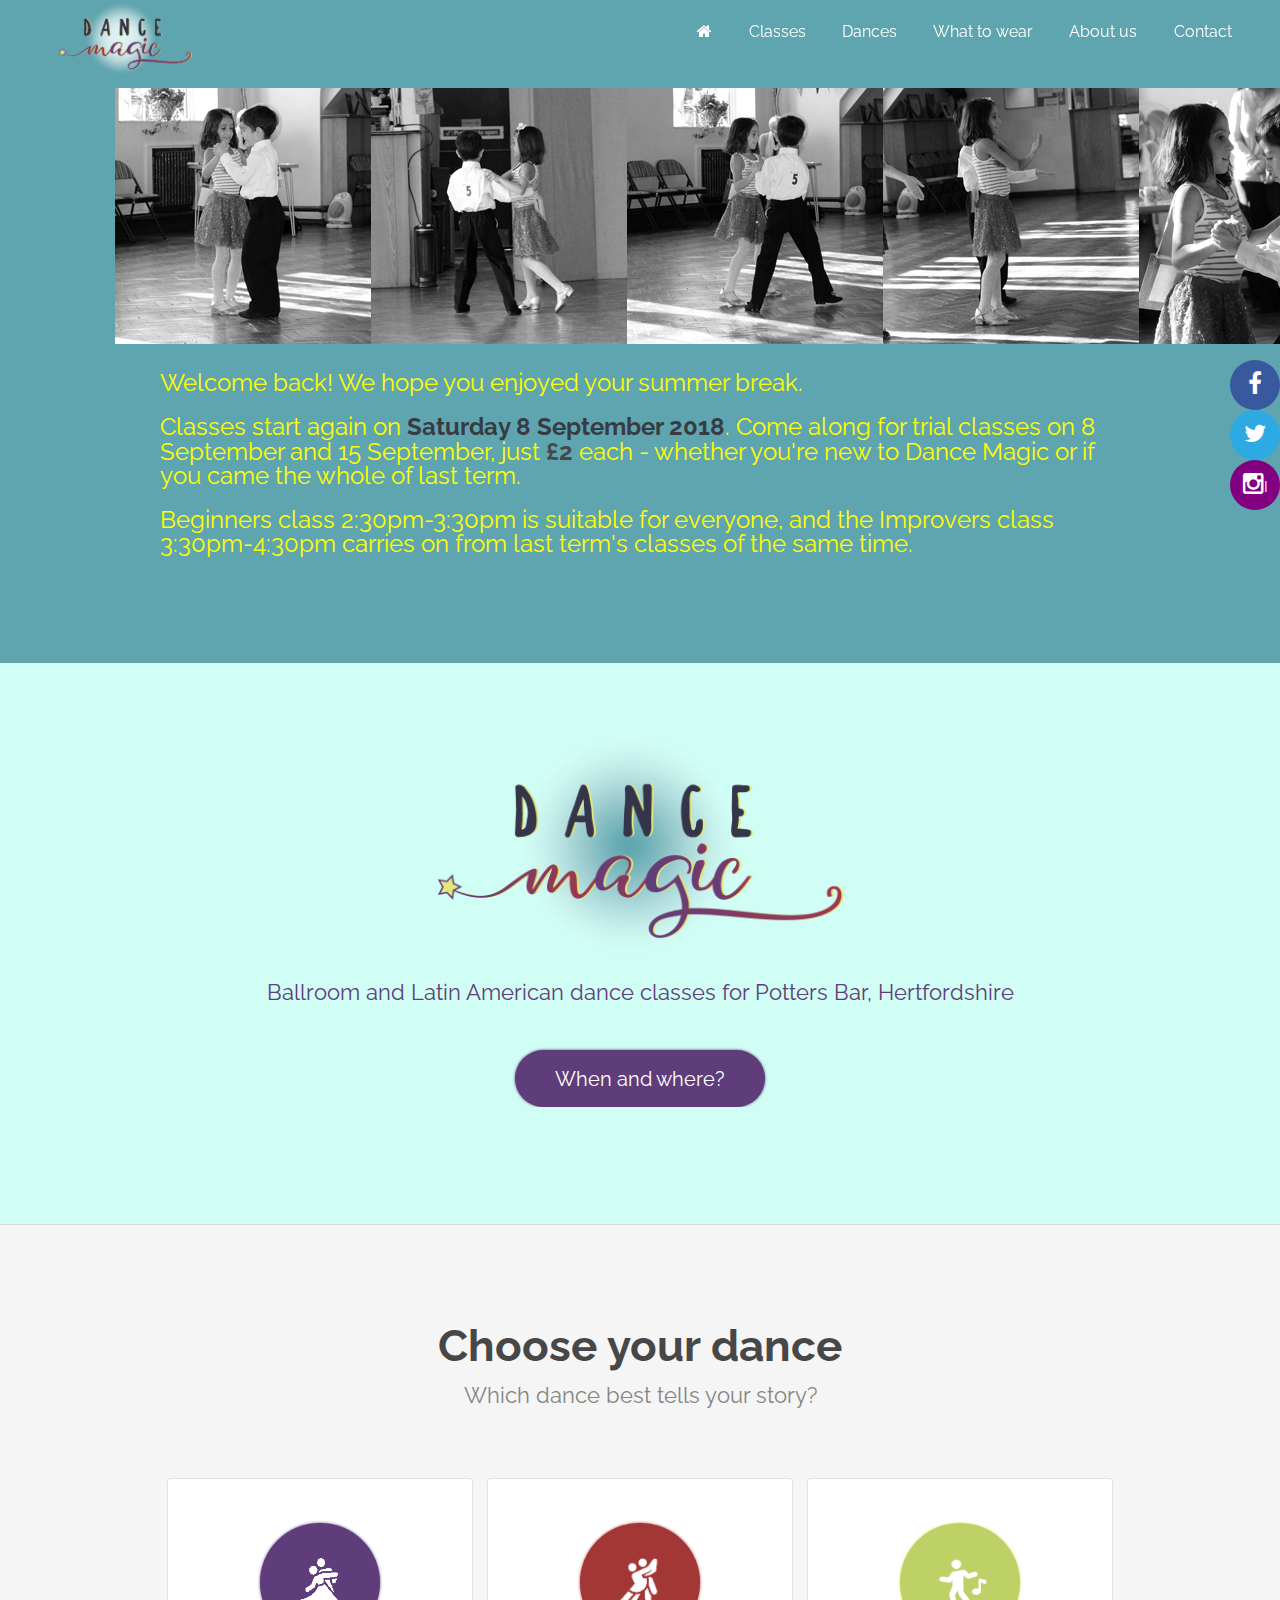
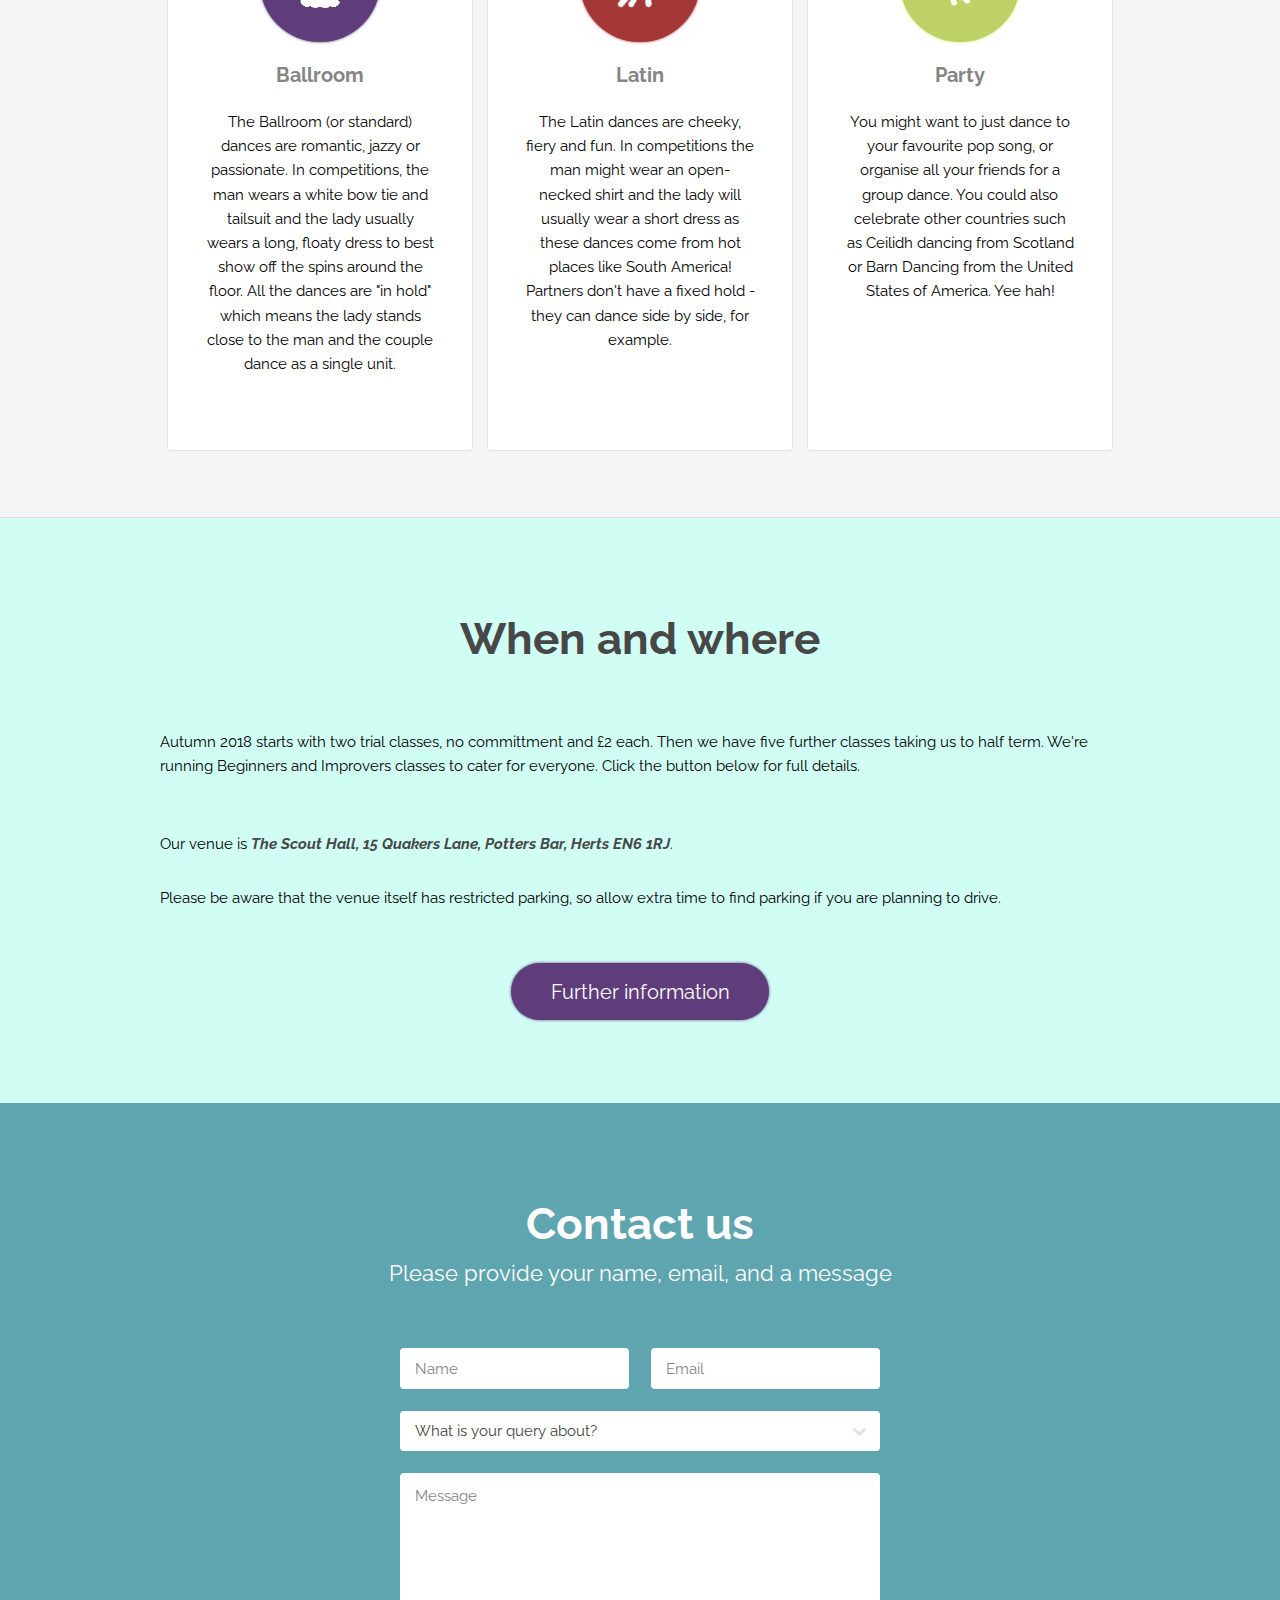
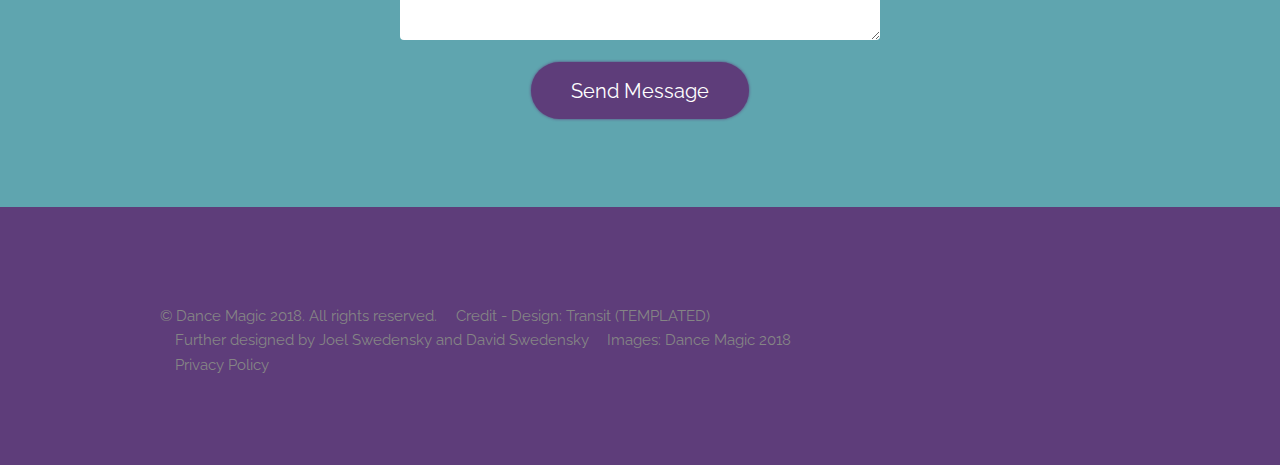
==== index.html @ dda0ab6e "Added Autumn Term 2018 information" ====
<!DOCTYPE html>
<!--
	Transit by TEMPLATED
	templated.co @templatedco
	Released for free under the Creative Commons Attribution 3.0 license (templated.co/license)
-->
<html lang="en">
	<head>
		<!-- Global site tag (gtag.js) - Google Analytics -->
		<script async src="https://www.googletagmanager.com/gtag/js?id=UA-118243768-1"></script>
		<script>
			window.dataLayer = window.dataLayer || [];
			function gtag(){dataLayer.push(arguments);}
			gtag('js', new Date());

			gtag('config', 'UA-118243768-1');
		</script>
		<meta charset="UTF-8">
		<title>Dance Magic</title>
		<meta http-equiv="content-type" content="text/html; charset=utf-8" />
		<meta name="description" content="Dance Magic is a weekly Saturday dance class in Potters Bar teaching Ballroom and Latin dancing."/>
		<meta name="keywords" content="" />
		<meta name="viewport" content="initial-scale=1, width=device-width"/>
		<!--[if lte IE 8]><script src="js/html5shiv.js"></script><![endif]-->
		<script src="js/jquery.min.js"></script>
		<script src="js/skel.min.js"></script>
		<script src="js/skel-layers.min.js"></script>
		<script src="js/init.js"></script>
		<script src="js/social-links.js"></script>
		<script src="js/helpers.js"></script>
		<script src="js/aws-sdk.min.js"></script>
		<script src="js/form.js"></script>
		<link rel="stylesheet" href="css/social-links.css"/>
		<link rel="stylesheet" href="css/glow-buttons.css"/>
		<link rel="icon" href="icons/favicon.png">


		<noscript>
			<link rel="stylesheet" href="css/skel.css" />
			<link rel="stylesheet" href="css/style.css" />
			<link rel="stylesheet" href="css/style-xlarge.css" />
		</noscript>


	</head>
	<body class="landing">

		<!-- Header -->
			<header id="header">
				<h1><a href="index.html"><img src="images/logo.png" alt="Dance Magic" class="toplogo"></img></a></h1>
				<nav id="nav">
					<ul>
						<li><a href="index.html" class="fa fa-home"></a></li>
						<li><a href="classes.html">Classes</a></li>
						<li class="has-dropdown"><a name="dances">Dances</a>
							<ul class="dropdown">
								<li><a href="ballroom.html">Ballroom</a></li>
								<li><a href="latin.html">Latin</a></li>
								<li><a href="party.html">Party</a></li>
							</ul>
						</li>
						<li><a href="what_to_wear.html">What to wear</a></li>
						<li><a href="about.html">About us</a></li>
						<li><a href="contact.html">Contact</a></li>
					</ul>
				</nav>
			</header>

		<!-- Banner -->
			<section id="news" class="wrapper style3">
				<div class="container">
					<div id="marquee">
						<!--img src="images/joel1.jpg" />
						<img src="images/joel-ani-QS1.jpg" />
						<img src="images/joel-ani-QS3.jpg" />
						<img src="images/joel-ani-CC2.jpg" />
						<img src="images/joel-ani-QS2.jpg" /-->
						<img src="images/slider-102.jpg" />
						<img src="images/slider-149.jpg" />
						<img src="images/slider-105.jpg" />
						<img src="images/slider-189.jpg" />
						<img src="images/slider-133.jpg" />
						<img src="images/slider-193.jpg" />
						<img src="images/slider-109.jpg" />
						<img src="images/joel1.jpg" />
						<img src="images/slider-111.jpg" />
						<img src="images/slider-191.jpg" />
						<img src="images/slider-122.jpg" />
						<!--img src="images/slider-114.jpg" /-->
						<img src="images/slider-117.jpg" />
						<img src="images/slider-124.jpg" />
						<img src="images/slider-137.jpg" />
						<img src="images/slider-179.jpg" />
						<img src="images/slider-198.jpg" />
					</div>
					<style>
						#marquee {
							margin-left: 0;
							overflow: hidden;
							white-space: nowrap;
							display: table;
							opacity: 0;
						}
					</style>
					<script>
						window.addEventListener('load', function () {
							function go() {
								if (menabled) {
									i = i < width ? i + step : 1;
									m.style.marginLeft = -i + 'px';
								}
							}
							var i = 0,
							step = 3,
							menabled = true;
							var m = document.getElementById('marquee');
							if(window.getComputedStyle(m).display == 'none')
								return;
							m.style.opacity = 1;
							var t = m.innerHTML; //text
							m.style.position = 'absolute'; // http://stackoverflow.com/questions/2057682/determine-pixel-length-of-string-in-javascript-jquery/2057789#2057789
							var width = (m.clientWidth + 1);
							m.style.position = '';
							m.innerHTML = t + t;
							m.addEventListener('mouseenter', function () {
								step = 0;
							}, true);
							m.addEventListener('mouseleave', function () {
								step = 3;
							}, true);
							m.addEventListener('click', function () {
								menabled = !menabled;
							}, true);
							var x = setInterval(go, 50);
						}, true);
					</script>

					<!--header class="major">
						<h2>News</h2>
					</header-->
					<div class="yellowtext" style="font-size: x-large">
						<p style="margin:20px 0">Welcome back! We hope you enjoyed your summer break.</p>
						<p style="margin:20px 0">Classes start again on <b><a href="classes.html">Saturday 8 September 2018</a></b>. Come along for trial classes on 8 September and 15 September, just <b>£2</b> each - whether you're new to Dance Magic or if you came the whole of last term.</p>
						<p>Beginners class 2:30pm-3:30pm is suitable for everyone, and the Improvers class 3:30pm-4:30pm carries on from last term's classes of the same time.</p>
					</div>
				</div>
			</section>

			<section id="banner" class="bannerColorBackground colorLightBlue">
				<div class="container" style="overflow:hidden;width:100%">
	
					<img src="images/Dance-Magic-logo-for-web.png" class="banner-logo" />
					<p>Ballroom and Latin American dance classes for Potters Bar, Hertfordshire</p>
					<div class="flex-container center-me" style="max-width:600px;justify-content: space-between;">
						<!--div class="flex-full">
							<a href="#news" class="button big purpleGlowButton">News</a>
						</div-->
						<div class="flex-full">
							<a href="classes.html" class="button big purpleGlowButton">When and where?</a>
						</div>
					</div>

				</div>
			</section>

		<!-- Dances -->
			<section id="one" class="wrapper style1 special">
				<div class="container">
					<header class="major">
						<h2 class="">Choose your dance</h2>
						<p class="">Which dance best tells your story?</p>
					</header>

					<div class="flex-container">
						<div class="flex-full">
							<section class="box full-height" id="ballroom-box">
								<a href="ballroom.html">
									<span class="purpleGlowButton icon big rounded colorPurple">
										<img id="ballroom-icon" src="icons/ballroom-icon-small.png" width="40px" height="50px" style="margin-top:-5px;vertical-align:middle;"></img>
									</span>
									<h3>Ballroom</h3>
								</a>
								<p>The Ballroom (or standard) dances are romantic, jazzy or passionate. In competitions, the man wears a white bow tie and tailsuit and the lady usually wears a long, floaty dress to best show off the spins around the floor. All the dances are "in hold" which means the lady stands close to the man and the couple dance as a single unit.</p>
							</section>
						</div>
						<div class="flex-full">
							<section class="box full-height" id="latin-box">
								<a href="latin.html">
									<span class="redGlowButton icon icons big rounded colorRed">
										<img id="latin-icon" src="icons/latin-icon-120px.gif" width="58px" height="58px" style="margin-top:-5px;vertical-align:middle;"></img>
									</span>
									<h3 class="">Latin</h3>
								</a>
								<p>The Latin dances are cheeky, fiery and fun. In competitions the man might wear an open-necked shirt and the lady will usually wear a short dress as these dances come from hot places like South America! Partners don't have a fixed hold - they can dance side by side, for example.</p>
							</section>
						</div>
						<div class="flex-full">
							<section class="box full-height" id="party-box">
								<a href="party.html">
									<span class="yellowGlowButton icon big rounded colorYellow">
										<img id="party-icon" src="icons/party-icon-120px.gif" width="55px" height="50px" style="margin-top:-5px;margin-left:5px;vertical-align:middle;"></img>
									</span>
									<h3 class="">Party</h3>
								</a>
								<p>You might want to just dance to your favourite pop song, or organise all your friends for a group dance. You could also celebrate other countries such as Ceilidh dancing from Scotland or Barn Dancing from the United States of America. Yee hah!</p>
							</section>
						</div>
					</div>
				</div>
			</section>

		<!-- Two -->
			<section class="wrapper style2 colorLightBlue">
				<a name="classes"></a>
				<div class="container">
					<header class="major">
						<h2>When and where</h2>
					</header>
					<div class="">
						<p>Autumn 2018 starts with two trial classes, no committment and £2 each. Then we have five further classes taking us to half term. We're running Beginners and Improvers classes to cater for everyone. Click the button below for full details.</p>
						<br/>
						<p>Our venue is <i><strong>The Scout Hall, 15 Quakers Lane, Potters Bar, Herts EN6 1RJ</strong></i>.</p>
						<p>Please be aware that the venue itself has restricted parking, so allow extra time to find parking if you are planning to drive.</p>
						<br/>
						<center><a href="classes.html" class="button big center-me purpleGlowButton">Further information</a></center>
						<br/>
					</div>
				</div>
			</section>

		<!-- Three -->
			<section id="three" class="wrapper style3 special">
				<div class="container">
					<header class="major">
						<h2>Contact us</h2>
						<p>Please provide your name, email, and a message</p>
					</header>
				</div>
				<div class="container 50%">
					<form method="POST" action="https://formspree.io/info@dance-magic.co.uk">
						<div class="row uniform">
							<div class="6u 12u$(small)">
								<input name="name" id="name" value="" placeholder="Name" type="text">
							</div>
							<div class="6u$ 12u$(small)">
								<input name="email" id="email" value="" placeholder="Email" type="email">
							</div>
							<div class="12u$">
								<div class="select-wrapper">
									<select id="category" name="category">
										<option selected disabled hidden>What is your query about?</option>
										<option>I'd like to sign my child up!</option>
										<option>Classes for adults please!</option>
										<option>Shoe purchase request (please include size)</option>
										<option>Other...</option>
									</select>
								</div>
							</div>
							<div class="12u$">
								<textarea name="message" id="message" placeholder="Message" rows="6"></textarea>
							</div>
							<div class="12u$">
								<ul class="actions">
									<li><input value="Send Message" class="button big purpleGlowButton" type="submit"></li>
								</ul>
							</div>
						</div>
						<input type="hidden" name="_next" value="#">
					</form>
				</div>
			</section>

		<!-- Footer -->
			<footer id="footer">
				<div class="container">
					<div class="row">
						<div class="8u 12u$(medium)">
							<ul class="copyright">
								<li>&copy; Dance Magic 2018. All rights reserved.</li>
								<li>Credit - Design: <a href="http://templated.co">Transit (TEMPLATED)</a></li>
								<li>Further designed by Joel Swedensky and David Swedensky</li>
								<li>Images: Dance Magic 2018</li>
								<li><a href="privacy.html">Privacy Policy</a></li>
							</ul>
						</div>
						<div class="not-xxlarge only-medium 4u$ 12u$(medium)">
							<ul class="icons">
								<li>
									<a class="icon rounded fa-facebook" href="https://fb.me/DanceMagicUK"></a>
								</li>
								<li>
									<a class="icon rounded fa-twitter" href="https://twitter.com/DanceMagicUK"></a>
								</li>
								<li>
									<a class="icon rounded fa-instagram" href="https://www.instagram.com/dancemagicuk/"></a>
								</li>
							</ul>
						</div>
					</div>
				</div>
			</footer>

		<!--Social links-->
			<ul class="social not-small not-xsmall not-medium">
				<li class="whole">
				<a  href="https://fb.me/DanceMagicUK">
					<div class="fbook bar"><span>Facebook</span></div>
					<div class="fbook icon"><span class="icon rounded fa-facebook"></span></div>
				</a>
				</li>
				<li class="whole second">
				<a href="https://twitter.com/DanceMagicUK">
					<div class="twitter bar"><span>Twitter</span></div>
					<div class="twitter icon"><span class="icon rounded fa-twitter"></span></div>
				</a>
				</li>
				<li class="whole third">
				<a href="https://www.instagram.com/dancemagicuk/">
					<div class="insta bar"><span>Instagram</span></div>
					<div class="insta icon"><span class="icon rounded fa-instagram">I</span></div>
				</a>
				</li>
			</ul>

	</body>
</html>
---- css/social-links.css ----
.social .icon {
  height: 50px;
  width: 50px;
  position: relative;
  z-index: 999;
}

.social .icon::before {
  font-size: 24px;
}

.social .fbook.bar {
  color: white;
  background: #3B5998;
}

.social .twitter.bar {
  color: white;
  background: #00ACED;
}

.social .insta.bar {
  background: purple;
  color: orange;
}

.social .icon span {
  position: absolute;
  left: 50%;
  top: 50%;
  transform: translate(-50%, -50%);
}


/*************/
.social .whole * {
  display: inline-block;
}


.social .bar {
  height: 50px;
  width: 200px;
  position: relative;
  z-index: 100;
}

.social .bar span {
  position: absolute;
  left: 50%;
  top: 50%;
  transform: translate(-50%, -50%);
}

.social li {
  top: 40%;
}

.social .second {
  top: calc(50px + 40%);
}

.social .third {
  top: calc(100px + 40%);
}

ul.social {
  list-style: none;
  margin: 0;
}

.social li {
  position: fixed;
  right: 0px;
}
---- css/glow-buttons.css ----
@-webkit-keyframes purpleGlowTo {
  0% {
    box-shadow: 0px 0px 3px #5E3D7A;
    background-color: #5E3D7A;
  }
  100% {
    box-shadow: 0px 0px 40px #9883AA;
    background-color: #9883AA;
  }
}
@-webkit-keyframes purpleGlowFrom {
  0% {
    box-shadow: 0px 0px 40px #9883AA;
    background-color: #9883AA;
  }
  100% {
    box-shadow: 0px 0px 3px #5E3D7A;
    background-color: #5E3D7A;
  }
}
.purpleGlowButton {
  background-color: #5E3D7A;
  box-shadow: 0px 0px 3px #5E3D7A;
  cursor: pointer;
  color: white !important;
  -webkit-animation-name: purpleGlowFrom;
  -webkit-animation-duration: 1500ms;
}

.purpleGlowButton:hover {
  background-color: #9883AA !important;
  -webkit-animation-name: purpleGlowTo;
  -webkit-animation-duration: 1500ms;
  box-shadow: 0px 0px 40px #9883AA;
}

@-webkit-keyframes redGlowTo {
  0% {
    box-shadow: 0px 0px 3px #A23736;
    background-color: #A23736;
  }
  100% {
    box-shadow: 0px 0px 40px #DDB6BB;
    background-color: #DDB6BB;
  }
}
@-webkit-keyframes redGlowFrom {
  0% {
    box-shadow: 0px 0px 40px #DDB6BB;
    background-color: #DDB6BB;
  }
  100% {
    box-shadow: 0px 0px 3px #A23736;
    background-color: #A23736;
  }
}
.redGlowButton {
  background-color: #A23736;
  box-shadow: 0px 0px 3px #A23736;
  cursor: pointer;
  color: white !important;
  -webkit-animation-name: redGlowFrom;
  -webkit-animation-duration: 1500ms;
}

.redGlowButton:hover {
  background-color: #DDB6BB !important;
  -webkit-animation-name: redGlowTo;
  -webkit-animation-duration: 1500ms;
  box-shadow: 0px 0px 40px #DDB6BB;
}

@-webkit-keyframes yellowGlowTo {
  0% {
    box-shadow: 0px 0px 3px #CEE857;
    background-color: #CEE857;
  }
  100% {
    box-shadow: 0px 0px 40px #F1FFB7;
    background-color: #F1FFB7;
  }
}
@-webkit-keyframes yellowGlowFrom {
  0% {
    box-shadow: 0px 0px 40px #F1FFB7;
    background-color: #F1FFB7;
  }
  100% {
    box-shadow: 0px 0px 3px #CEE857;
    background-color: #CEE857;
  }
}
.icon.rounded.big.yellowGlowButton {
  background-color: #CEE857;
  box-shadow: 0px 0px 3px #CEE857;
  cursor: pointer;
  color: white !important;
  -webkit-animation-name: yellowGlowFrom;
  -webkit-animation-duration: 1500ms;
}

.icon.rounded.big.yellowGlowButton:hover {
  background-color: #F1FFB7 !important;
  -webkit-animation-name: yellowGlowTo;
  -webkit-animation-duration: 1500ms;
  box-shadow: 0px 0px 40px #F1FFB7;
}

@-webkit-keyframes blueGlowTo {
  0% {
    box-shadow: 0px 0px 3px #5FA5AF;
    background-color: #5FA5AF;
  }
  100% {
    box-shadow: 0px 0px 40px #C4DEE1;
    background-color: #C4DEE1;
  }
}
@-webkit-keyframes blueGlowFrom {
  0% {
    box-shadow: 0px 0px 40px #C4DEE1;
    background-color: #C4DEE1;
  }
  100% {
    box-shadow: 0px 0px 3px #5FA5AF;
    background-color: #5FA5AF;
  }
}
.icon.rounded.big.blueGlowButton {
  background-color: #5FA5AF;
  box-shadow: 0px 0px 3px #5FA5AF;
  cursor: pointer;
  color: white !important;
  -webkit-animation-name: blueGlowFrom;
  -webkit-animation-duration: 1500ms;
}

.icon.rounded.big.blueGlowButton:hover {
  background-color: #C4DEE1 !important;
  -webkit-animation-name: blueGlowTo;
  -webkit-animation-duration: 1500ms;
  box-shadow: 0px 0px 40px #C4DEE1;
}

@-webkit-keyframes greenGlowTo {
  0% {
    box-shadow: 0px 0px 3px #4EAA8B;
    background-color: #4EAA8B;
  }
  100% {
    box-shadow: 0px 0px 40px #A2D9C6;
    background-color: #A2D9C6;
  }
}
@-webkit-keyframes greenGlowFrom {
  0% {
    box-shadow: 0px 0px 40px #A2D9C6;
    background-color: #A2D9C6;
  }
  100% {
    box-shadow: 0px 0px 3px #4EAA8B;
    background-color: #4EAA8B;
  }
}
.icon.rounded.big.greenGlowButton {
  background-color: #4EAA8B;
  box-shadow: 0px 0px 3px #4EAA8B;
  cursor: pointer;
  color: white !important;
  -webkit-animation-name: greenGlowFrom;
  -webkit-animation-duration: 1500ms;
}

.icon.rounded.big.greenGlowButton:hover {
  background-color: #A2D9C6 !important;
  -webkit-animation-name: greenGlowTo;
  -webkit-animation-duration: 1500ms;
  box-shadow: 0px 0px 40px #A2D9C6;
}
---- css/skel.css ----
/* Resets (http://meyerweb.com/eric/tools/css/reset/ | v2.0 | 20110126 | License: none (public domain)) */

	html,body,div,span,applet,object,iframe,h1,h2,h3,h4,h5,h6,p,blockquote,pre,a,abbr,acronym,address,big,cite,code,del,dfn,em,img,ins,kbd,q,s,samp,small,strike,strong,sub,sup,tt,var,b,u,i,center,dl,dt,dd,ol,ul,li,fieldset,form,label,legend,table,caption,tbody,tfoot,thead,tr,th,td,article,aside,canvas,details,embed,figure,figcaption,footer,header,hgroup,menu,nav,output,ruby,section,summary,time,mark,audio,video{margin:0;padding:0;border:0;font-size:100%;font:inherit;vertical-align:baseline;}article,aside,details,figcaption,figure,footer,header,hgroup,menu,nav,section{display:block;}body{line-height:1;}ol,ul{list-style:none;}blockquote,q{quotes:none;}blockquote:before,blockquote:after,q:before,q:after{content:'';content:none;}table{border-collapse:collapse;border-spacing:0;}body{-webkit-text-size-adjust:none}

/* Box Model */

	*, *:before, *:after {
		-moz-box-sizing: border-box;
		-webkit-box-sizing: border-box;
		box-sizing: border-box;
	}

/* Container */

	.container {
		margin-left: auto;
		margin-right: auto;

		/* width: (containers) */
		width: 1200px;
	}

	/* Modifiers */

		/* 125% */
			.container.\31 25\25 {
				width: 100%;

				/* max-width: (containers * 1.25) */
				max-width: 1500px;

				/* min-width: (containers) */
				min-width: 1200px;
			}

		/* 75% */
			.container.\37 5\25 {

				/* width: (containers * 0.75) */
				width: 900px;

			}

		/* 50% */
			.container.\35 0\25 {

				/* width: (containers * 0.50) */
				width: 600px;

			}

		/* 25% */
			.container.\32 5\25 {

				/* width: (containers * 0.25) */
				width: 300px;

			}

/* Grid */

	.row {
		border-bottom: solid 1px transparent;
	}

	.row > * {
		float: left;
	}

	.row:after, .row:before {
		content: '';
		display: block;
		clear: both;
		height: 0;
	}

	.row.uniform > * > :first-child {
		margin-top: 0;
	}

	.row.uniform > * > :last-child {
		margin-bottom: 0;
	}

	/* Gutters */

		/* Normal */

			.row > * {
				/* padding: (gutters.horizontal) 0 0 (gutters.vertical) */
				padding: 0 0 0 2em;
			}

			.row {
				/* margin: -(gutters.horizontal) 0 -1px -(gutters.vertical) */
				margin: 0 0 -1px -2em;
			}

			.row.uniform > * {
				/* padding: (gutters.vertical) 0 0 (gutters.vertical) */
				padding: 2em 0 0 2em;
			}

			.row.uniform {
				/* margin: -(gutters.vertical) 0 -1px -(gutters.vertical) */
				margin: -2em 0 -1px -2em;
			}

		/* 200% */

			.row.\32 00\25 > * {
				/* padding: (gutters.horizontal) 0 0 (gutters.vertical) */
				padding: 0 0 0 4em;
			}

			.row.\32 00\25 {
				/* margin: -(gutters.horizontal) 0 -1px -(gutters.vertical) */
				margin: 0 0 -1px -4em;
			}

			.row.uniform.\32 00\25 > * {
				/* padding: (gutters.vertical) 0 0 (gutters.vertical) */
				padding: 4em 0 0 4em;
			}

			.row.uniform.\32 00\25 {
				/* margin: -(gutters.vertical) 0 -1px -(gutters.vertical) */
				margin: -4em 0 -1px -4em;
			}

		/* 150% */

			.row.\31 50\25 > * {
				/* padding: (gutters.horizontal) 0 0 (gutters.vertical) */
				padding: 0 0 0 1.5em;
			}

			.row.\31 50\25 {
				/* margin: -(gutters.horizontal) 0 -1px -(gutters.vertical) */
				margin: 0 0 -1px -1.5em;
			}

			.row.uniform.\31 50\25 > * {
				/* padding: (gutters.vertical) 0 0 (gutters.vertical) */
				padding: 1.5em 0 0 1.5em;
			}

			.row.uniform.\31 50\25 {
				/* margin: -(gutters.vertical) 0 -1px -(gutters.vertical) */
				margin: -1.5em 0 -1px -1.5em;
			}

		/* 50% */

			.row.\35 0\25 > * {
				/* padding: (gutters.horizontal) 0 0 (gutters.vertical) */
				padding: 0 0 0 1em;
			}

			.row.\35 0\25 {
				/* margin: -(gutters.horizontal) 0 -1px -(gutters.vertical) */
				margin: 0 0 -1px -1em;
			}

			.row.uniform.\35 0\25 > * {
				/* padding: (gutters.vertical) 0 0 (gutters.vertical) */
				padding: 1em 0 0 1em;
			}

			.row.uniform.\35 0\25 {
				/* margin: -(gutters.vertical) 0 -1px -(gutters.vertical) */
				margin: -1em 0 -1px -1em;
			}

		/* 25% */

			.row.\32 5\25 > * {
				/* padding: (gutters.horizontal) 0 0 (gutters.vertical) */
				padding: 0 0 0 0.5em;
			}

			.row.\32 5\25 {
				/* margin: -(gutters.horizontal) 0 -1px -(gutters.vertical) */
				margin: 0 0 -1px -0.5em;
			}

			.row.uniform.\32 5\25 > * {
				/* padding: (gutters.vertical) 0 0 (gutters.vertical) */
				padding: 0.5em 0 0 0.5em;
			}

			.row.uniform.\32 5\25 {
				/* margin: -(gutters.vertical) 0 -1px -(gutters.vertical) */
				margin: -0.5em 0 -1px -0.5em;
			}

		/* 0% */

			.row.\30 \25 > * {
				padding: 0;
			}

			.row.\30 \25 {
				margin: 0 0 -1px 0;
			}

	/* Cells */

		.\31 2u, .\31 2u\24 { width: 100%; clear: none; margin-left: 0; }
		.\31 1u, .\31 1u\24 { width: 91.6666666667%; clear: none; margin-left: 0; }
		.\31 0u, .\31 0u\24 { width: 83.3333333333%; clear: none; margin-left: 0; }
		.\39 u, .\39 u\24 { width: 75%; clear: none; margin-left: 0; }
		.\38 u, .\38 u\24 { width: 66.6666666667%; clear: none; margin-left: 0; }
		.\37 u, .\37 u\24 { width: 58.3333333333%; clear: none; margin-left: 0; }
		.\36 u, .\36 u\24 { width: 50%; clear: none; margin-left: 0; }
		.\35 u, .\35 u\24 { width: 41.6666666667%; clear: none; margin-left: 0; }
		.\34 u, .\34 u\24 { width: 33.3333333333%; clear: none; margin-left: 0; }
		.\33 u, .\33 u\24 { width: 25%; clear: none; margin-left: 0; }
		.\32 u, .\32 u\24 { width: 16.6666666667%; clear: none; margin-left: 0; }
		.\31 u, .\31 u\24 { width: 8.3333333333%; clear: none; margin-left: 0; }

		.\31 2u\24 + *,
		.\31 1u\24 + *,
		.\31 0u\24 + *,
		.\39 u\24 + *,
		.\38 u\24 + *,
		.\37 u\24 + *,
		.\36 u\24 + *,
		.\35 u\24 + *,
		.\34 u\24 + *,
		.\33 u\24 + *,
		.\32 u\24 + *,
		.\31 u\24 + * {
			clear: left;
		}

		.\-11u { margin-left: 91.6666666667% }
		.\-10u { margin-left: 83.3333333333% }
		.\-9u { margin-left: 75% }
		.\-8u { margin-left: 66.6666666667% }
		.\-7u { margin-left: 58.3333333333% }
		.\-6u { margin-left: 50% }
		.\-5u { margin-left: 41.6666666667% }
		.\-4u { margin-left: 33.3333333333% }
		.\-3u { margin-left: 25% }
		.\-2u { margin-left: 16.6666666667% }
		.\-1u { margin-left: 8.3333333333% }
---- css/style.css ----
@charset "UTF-8";
@import url(font-awesome.min.css);
@import url(http://fonts.googleapis.com/css?family=Raleway:700,400);
@import url(http://fonts.googleapis.com/css?family=Tajawal);
/*
	Transit by TEMPLATED
	templated.co @templatedco
	Released for free under the Creative Commons Attribution 3.0 license (templated.co/license)
*/
/* Basic */
/* Added by Joel */
.colorLightBlue {
  background-color: #D0FEF5 !important;
}

.colorPurple {
  background-color: #5E3D7A !important;
}

.fontPurple {
  color: #5E3D7A !important;
}

.colorBlue {
  background-color: #5FA5AF !important;
}

.colorRed {
  background-color: #A23736 !important;
}

.fontRed {
  color: #A23736 !important;
}

.colorYellow {
  background-color: #BED166 !important;
}

.icon.rounded.colorLightBlue {
  background-color: #D0FEF5;
}

.icon.rounded.colorPurple {
  background-color: #5E3D7A;
}

.icon.roundedcolorBlue {
  background-color: #5FA5AF;
}

.icon.rounded.colorRed {
  background-color: #A23736;
}

.icon.rounded.colorYellow {
  background-color: #BED166;
}

#VW span {
  letter-spacing: 2px;
}

.font-tajawal {
  font-family: "Tajawal";
}

.no-decoration {
  text-decoration: none;
}

a.no-decoration:hover {
  text-decoration: none;
}

.fancy-box {
  width: 100%;
  max-width: 200px;
  background-color: white;
  margin: auto;
}

.center-me {
  display: block;
  margin-left: auto;
  margin-right: auto;
}

.topSpace30 {
  margin-top: 22px;
}

#map {
  height: 500px;
  width: 500px;
  margin-right: auto;
  margin-left: auto;
  margin-bottom: 20px;
}

.bgimage1 {
  background-image: url("../images/lights-background-1.jpg");
}

.bgimage2 {
  background-image: url("../images/lights-background-2.jpg");
}

.text-center {
  text-align: center;
}

.contains120 {
  min-width: calc(6em + 120px);
  text-align: center;
}

.gallery {
  width: 75%;
  height: 500px;
  margin: auto;
}
.dance-height {
	height: calc(3em + 3.75em * 2.5 + 5em * 1 + 2.5em);
}

.dance-box {
  text-align: center;
  font-weight: bold;
}

.dance {
  clear: both;
  padding: 40px 0 40px 0;
}

.dance div.contains {
  margin-bottom: 0;
  position: relative;
}

.dance div.return {
  position: absolute;
  right: 2.5em;
  bottom: 1.5em;
}

.top {
  width: 3em;
  height: 3em;
}

.restrict-width div, .dance div {
  max-width: 1200px;
  margin-left: auto;
  margin-right: auto;
}

.dance-desc {
  min-height: 170px;
}

.video-short {
  float: right;
  margin-left: 30px;
  height: 170px;
}

.bgcolor1 {
  background: #A2D9C6;
  color: black;
}

.bgcolor2 {
  background: #DDB6BB;
  color: black;
}

.bgcolor3 {
  background: #FFFFB7;
  color: black;
}

.bgcolor4 {
  background: #C4DEE1;
  color: black;
}

.bgcolor5 {
  background: #C4B8CE;
  color: black;
}

body {
  background: #fff;
}

body.is-loading *, body.is-loading *:before, body.is-loading *:after {
  -moz-animation: none;
  -webkit-animation: none;
  -o-animation: none;
  -ms-animation: none;
  animation: none;
  -moz-transition: none;
  -webkit-transition: none;
  -o-transition: none;
  -ms-transition: none;
  transition: none;
}

body, input, select, textarea {
  color: #444;
  font-family: "Raleway", Helvetica, sans-serif !important;
  font-size: 13pt;
  font-weight: 400;
  line-height: 1.65em;
}

a {
  color: #383b43;
  text-decoration: none;
}

a:active, a:hover {
  text-decoration: underline;
}

strong, b {
  color: #474747;
  font-weight: 700;
}

em, i {
  font-style: italic;
}

p {
  margin: 0 0 2em 0;
}

h1, h2, h3, h4, h5, h6 {
  color: #474747;
  font-weight: 700;
  line-height: 1em;
  margin: 0 0 1em 0;
}

h1 a, h2 a, h3 a, h4 a, h5 a, h6 a {
  color: inherit;
  text-decoration: none;
}

h2 {
  font-size: 1.75em;
  line-height: 1.5em;
}

h3 {
  font-size: 1.35em;
  line-height: 1.5em;
}

h4 {
  font-size: 1.1em;
  line-height: 1.5em;
}

h5 {
  font-size: 0.9em;
  line-height: 1.5em;
}

h6 {
  font-size: 0.7em;
  line-height: 1.5em;
}

sub {
  font-size: 0.8em;
  position: relative;
  top: 0.5em;
}

sup {
  font-size: 0.8em;
  position: relative;
  top: -0.5em;
}

hr {
  border: 0;
  border-bottom: solid 1px rgba(144, 144, 144, 0.25);
  margin: 2em 0;
}

hr.major {
  margin: 3em 0;
}

blockquote {
  border-left: solid 4px rgba(144, 144, 144, 0.25);
  font-style: italic;
  margin: 0 0 2em 0;
  padding: 0.5em 0 0.5em 2em;
}

code {
  background: rgba(144, 144, 144, 0.075);
  border-radius: 4px;
  border: solid 1px rgba(144, 144, 144, 0.25);
  font-family: "Courier New", monospace;
  font-size: 0.9em;
  margin: 0 0.25em;
  padding: 0.25em 0.65em;
}

pre {
  -webkit-overflow-scrolling: touch;
  font-family: "Courier New", monospace;
  font-size: 0.9em;
  margin: 0 0 2em 0;
}

pre code {
  display: block;
  line-height: 1.75em;
  padding: 1em 1.5em;
  overflow-x: auto;
}

.align-left {
  text-align: left;
}

.align-center {
  text-align: center;
}

.align-right {
  text-align: right;
}

/* Section/Article */
section.special, article.special {
  text-align: center;
}

header p {
  color: #858585;
  position: relative;
  margin: 0 0 1.5em 0;
}

header h2 + p {
  font-size: 1.25em;
  margin-top: -1em;
  line-height: 1.5em;
}

header h3 + p {
  font-size: 1.1em;
  margin-top: -0.8em;
  line-height: 1.5em;
}

header h4 + p,
header h5 + p,
header h6 + p {
  font-size: 0.9em;
  margin-top: -0.6em;
  line-height: 1.5em;
}

header.major {
  text-align: center;
  margin-bottom: 4em;
}

header.major h2 {
  font-size: 3em;
  margin-bottom: 0.5em;
}

header.major p {
  font-size: 1.5em;
}

/* Form */
form {
  margin: 0 0 2em 0;
}

label {
  color: #474747;
  display: block;
  font-size: 0.9em;
  font-weight: 700;
  margin: 0 0 1em 0;
}

input[type=text],
input[type=password],
input[type=email],
select,
textarea {
  -moz-appearance: none;
  -webkit-appearance: none;
  -o-appearance: none;
  -ms-appearance: none;
  appearance: none;
  background: rgba(144, 144, 144, 0.075);
  border-radius: 4px;
  border: none;
  color: inherit;
  display: block;
  outline: 0;
  padding: 0 1em;
  text-decoration: none;
  width: 100%;
}

input[type=text]:invalid,
input[type=password]:invalid,
input[type=email]:invalid,
select:invalid,
textarea:invalid {
  box-shadow: none;
}

input[type=text]:focus,
input[type=password]:focus,
input[type=email]:focus,
select:focus,
textarea:focus {
  border-color: #383b43;
  box-shadow: 0 0 0 1px #383b43;
}

.select-wrapper {
  text-decoration: none;
  display: block;
  position: relative;
}
.select-wrapper.inline-select {
  display: inline-block;
}

.select-wrapper:before {
  content: "";
  -moz-osx-font-smoothing: grayscale;
  -webkit-font-smoothing: antialiased;
  font-family: FontAwesome;
  font-style: normal;
  font-weight: normal;
  text-transform: none;
}

.select-wrapper:before {
  color: rgba(144, 144, 144, 0.25);
  display: block;
  height: 2.75em;
  line-height: 2.75em;
  pointer-events: none;
  position: absolute;
  right: 0;
  text-align: center;
  top: 0;
  width: 2.75em;
}

.select-wrapper select::-ms-expand {
  display: none;
}

input[type=text],
input[type=password],
input[type=email],
select {
  height: 2.75em;
}

textarea {
  padding: 0.75em 1em;
}

input[type=checkbox],
input[type=radio] {
  -moz-appearance: none;
  -webkit-appearance: none;
  -o-appearance: none;
  -ms-appearance: none;
  appearance: none;
  display: block;
  float: left;
  margin-right: -2em;
  opacity: 0;
  width: 1em;
  z-index: -1;
}

input[type=checkbox] + label,
input[type=radio] + label {
  text-decoration: none;
  color: #444;
  cursor: pointer;
  display: inline-block;
  font-size: 1em;
  font-weight: 400;
  padding-left: 2.4em;
  padding-right: 0.75em;
  position: relative;
}

input[type=checkbox] + label:before,
input[type=radio] + label:before {
  -moz-osx-font-smoothing: grayscale;
  -webkit-font-smoothing: antialiased;
  font-family: FontAwesome;
  font-style: normal;
  font-weight: normal;
  text-transform: none;
}

input[type=checkbox] + label:before,
input[type=radio] + label:before {
  background: rgba(144, 144, 144, 0.075);
  border-radius: 4px;
  border: solid 1px rgba(144, 144, 144, 0.25);
  content: "";
  display: inline-block;
  height: 1.65em;
  left: 0;
  line-height: 1.58125em;
  position: absolute;
  text-align: center;
  top: 0;
  width: 1.65em;
}

input[type=checkbox]:checked + label:before,
input[type=radio]:checked + label:before {
  background: #3cadd4;
  border-color: #3cadd4;
  color: #ffffff;
  content: "";
}

input[type=checkbox]:focus + label:before,
input[type=radio]:focus + label:before {
  border-color: #383b43;
  box-shadow: 0 0 0 1px #383b43;
}

input[type=checkbox] + label:before {
  border-radius: 4px;
}

input[type=radio] + label:before {
  border-radius: 100%;
}

::-webkit-input-placeholder {
  color: #858585;
  opacity: 1;
}

:-moz-placeholder {
  color: #858585;
  opacity: 1;
}

::-moz-placeholder {
  color: #858585;
  opacity: 1;
}

:-ms-input-placeholder {
  color: #858585;
  opacity: 1;
}

.formerize-placeholder {
  color: #858585;
  opacity: 1;
}

/* Box */
.box {
  border-radius: 4px;
  border: solid 1px rgba(144, 144, 144, 0.25);
  margin-bottom: 2em;
  padding: 1.5em;
}

.box > :last-child,
.box > :last-child > :last-child,
.box > :last-child > :last-child > :last-child {
  margin-bottom: 0;
}

.box.alt {
  border: 0;
  border-radius: 0;
  padding: 0;
}

.slightly-transparent {
  opacity: 0.8;
}

/* Icon */
.icon {
  text-decoration: none;
  border-bottom: none;
  position: relative;
}

.icon:before {
  -moz-osx-font-smoothing: grayscale;
  -webkit-font-smoothing: antialiased;
  font-family: FontAwesome;
  font-style: normal;
  font-weight: normal;
  text-transform: none;
}

.icon:active, .icon:hover {
  text-decoration: none;
}

.icon > .label {
  display: none;
}

.icon.rounded {
  border-radius: 100%;
  color: #ffffff;
  display: inline-block;
  height: 3.25em;
  line-height: 3.25em;
  text-align: center;
  width: 3.25em;
}

.icon.rounded.big {
  font-size: 2.5em;
  margin-bottom: 0.5em;
}

.icon.rounded.bold {
  font-weight: 700;
}

.icon.rounded.color1 {
  background-color: #3cadd4;
}

.icon.rounded.color2 {
  background-color: #3c61d4;
}

.icon.rounded.color3 {
  background-color: #633cd4;
}

.icon.rounded.color4 {
  background-color: #af3cd4;
}

.icon.rounded.color5 {
  background-color: #d43cad;
}

.icon.rounded.color6 {
  background-color: #d43c61;
}

.icon.rounded.color7 {
  background-color: #d4633c;
}

.icon.rounded.color8 {
  background-color: #d4af3c;
}

.icon.rounded.color9 {
  background-color: #add43c;
}

.icon.rounded.color10 {
  background-color: #61d43c;
}

.icon.rounded.fa-twitter {
  background-color: #2daae4;
}

.icon.rounded.fa-facebook {
  background-color: #39599f;
}

.icon.rounded.fa-instagram {
  background-color: purple;
}

.icon.rounded.fa-google-plus {
  background-color: #c91e1f;
}

.icon.rounded.fa-dribbble {
  background-color: #c4376b;
}

.icon.rounded.fa-tumblr, .icon.rounded.fa-linkedin {
  background-color: #31516a;
}

.icon.rounded.fa-rss {
  background-color: #f2600b;
}

/* Image */
.image {
  border-radius: 4px;
  border: 0;
  display: inline-block;
  position: relative;
}

.image img {
  border-radius: 4px;
  display: block;
}

.image.left {
  float: left;
  padding: 0 1.5em 1em 0;
  top: 0.25em;
}

.image.right {
  float: right;
  padding: 0 0 1em 1.5em;
  top: 0.25em;
}

.image.left, .image.right {
  max-width: 40%;
}

.image.left img, .image.right img {
  width: 100%;
}

.image.fit {
  display: block;
  margin: 0 0 2em 0;
  width: 100%;
}

.image.fit img {
  width: 100%;
}

/* List */
ol {
  list-style: decimal;
  margin: 0 0 2em 0;
  padding-left: 1.25em;
}

ol li {
  padding-left: 0.25em;
}

ul {
  list-style: disc;
  margin: 0 0 2em 0;
  padding-left: 1em;
}

ul li {
  padding-left: 0.5em;
}

ul.alt {
  list-style: none;
  padding-left: 0;
}

ul.alt li {
  border-top: solid 1px rgba(144, 144, 144, 0.25);
  padding: 0.5em 0;
}

ul.alt li:first-child {
  border-top: 0;
  padding-top: 0;
}

ul.unstyled {
  list-style: none;
  padding-left: 0;
}

ul.unstyled li {
  padding: 0.4em 0;
}

ul.icons {
  cursor: default;
  list-style: none;
  padding-left: 0;
}

ul.icons li {
  display: inline-block;
  padding: 0 1em 0 0;
}

ul.icons li:last-child {
  padding-right: 0;
}

ul.icons li .icon:before {
  font-size: 2em;
}

ul.actions {
  cursor: default;
  list-style: none;
  padding-left: 0;
}

ul.actions li {
  display: inline-block;
  padding: 0 1em 0 0;
  vertical-align: middle;
}

ul.actions li:last-child {
  padding-right: 0;
}

ul.actions.small li {
  padding: 0 0.5em 0 0;
}

ul.actions.vertical li {
  display: block;
  padding: 1em 0 0 0;
}

ul.actions.vertical li:first-child {
  padding-top: 0;
}

ul.actions.vertical li > * {
  margin-bottom: 0;
}

ul.actions.vertical.small li {
  padding: 0.5em 0 0 0;
}

ul.actions.vertical.small li:first-child {
  padding-top: 0;
}

ul.actions.fit {
  display: table;
  margin-left: -1em;
  padding: 0;
  table-layout: fixed;
  width: calc(100% + 1em);
}

ul.actions.fit li {
  display: table-cell;
  padding: 0 0 0 1em;
}

ul.actions.fit li > * {
  margin-bottom: 0;
}

ul.actions.fit.small {
  margin-left: -0.5em;
  width: calc(100% + 0.5em);
}

ul.actions.fit.small li {
  padding: 0 0 0 0.5em;
}

dl {
  margin: 0 0 2em 0;
}

/* Table */
.table-wrapper {
  -webkit-overflow-scrolling: touch;
  overflow-x: auto;
}

table {
  margin: 0 0 2em 0;
  width: 100%;
}

table tbody tr {
  border: solid 1px rgba(144, 144, 144, 0.25);
  border-left: 0;
  border-right: 0;
}

table tbody tr:nth-child(2n + 1) {
  background-color: rgba(144, 144, 144, 0.075);
}

table td {
  padding: 0.75em 0.75em;
}

table th {
  color: #474747;
  font-size: 0.9em;
  font-weight: 700;
  padding: 0 0.75em 0.75em 0.75em;
  text-align: left;
}

table thead {
  border-bottom: solid 2px rgba(144, 144, 144, 0.25);
}

table tfoot {
  border-top: solid 2px rgba(144, 144, 144, 0.25);
}

table.alt {
  border-collapse: separate;
}

table.alt tbody tr td {
  border: solid 1px rgba(144, 144, 144, 0.25);
  border-left-width: 0;
  border-top-width: 0;
}

table.alt tbody tr td:first-child {
  border-left-width: 1px;
}

table.alt tbody tr:first-child td {
  border-top-width: 1px;
}

table.alt thead {
  border-bottom: 0;
}

table.alt tfoot {
  border-top: 0;
}

/* Button */
input[type=submit],
input[type=reset],
input[type=button],
.button {
  -moz-appearance: none;
  -webkit-appearance: none;
  -o-appearance: none;
  -ms-appearance: none;
  appearance: none;
  -moz-transition: background-color 0.2s ease-in-out, color 0.2s ease-in-out;
  -webkit-transition: background-color 0.2s ease-in-out, color 0.2s ease-in-out;
  -o-transition: background-color 0.2s ease-in-out, color 0.2s ease-in-out;
  -ms-transition: background-color 0.2s ease-in-out, color 0.2s ease-in-out;
  transition: background-color 0.2s ease-in-out, color 0.2s ease-in-out;
  border-radius: 30px;
  border: 0;
  color: #ffffff;
  cursor: pointer;
  display: inline-block;
  font-weight: 400;
  height: 2.85em;
  line-height: 2.95em;
  padding: 0 2em;
  text-align: center;
  text-decoration: none;
  white-space: nowrap;
}

input[type=submit]:hover,
input[type=reset]:hover,
input[type=button]:hover,
.button:hover {
  background-color: #51b6d9;
  text-decoration: none;
}

input[type=submit]:active,
input[type=reset]:active,
input[type=button]:active,
.button:active {
  background-color: #2da2ca;
  text-decoration: none;
}

input[type=submit].icon,
input[type=reset].icon,
input[type=button].icon,
.button.icon {
  padding-left: 1.35em;
}

input[type=submit].icon:before,
input[type=reset].icon:before,
input[type=button].icon:before,
.button.icon:before {
  margin-right: 0.5em;
}

input[type=submit].fit,
input[type=reset].fit,
input[type=button].fit,
.button.fit {
  display: block;
  margin: 0 0 1em 0;
  width: 100%;
}

input[type=submit].small,
input[type=reset].small,
input[type=button].small,
.button.small {
  font-size: 0.8em;
}

input[type=submit].big,
input[type=reset].big,
input[type=button].big,
.button.big {
  font-size: 1.35em;
}

input[type=submit].alt,
input[type=reset].alt,
input[type=button].alt,
.button.alt {
  background-color: transparent;
  box-shadow: inset 0 0 0 2px rgba(144, 144, 144, 0.25);
  color: #474747;
}

input[type=submit].alt:hover,
input[type=reset].alt:hover,
input[type=button].alt:hover,
.button.alt:hover {
  background-color: rgba(144, 144, 144, 0.075);
}

input[type=submit].alt:active,
input[type=reset].alt:active,
input[type=button].alt:active,
.button.alt:active {
  background-color: rgba(144, 144, 144, 0.2);
}

input[type=submit].alt.icon:before,
input[type=reset].alt.icon:before,
input[type=button].alt.icon:before,
.button.alt.icon:before {
  color: #858585;
}

input[type=submit].special,
input[type=reset].special,
input[type=button].special,
.button.special {
  background-color: #383b43;
  color: #ffffff;
}

input[type=submit].special:hover,
input[type=reset].special:hover,
input[type=button].special:hover,
.button.special:hover {
  background-color: #444751;
}

input[type=submit].special:active,
input[type=reset].special:active,
input[type=button].special:active,
.button.special:active {
  background-color: #2c2f35;
}

input[type=submit].disabled, input[type=submit]:disabled,
input[type=reset].disabled,
input[type=reset]:disabled,
input[type=button].disabled,
input[type=button]:disabled,
.button.disabled,
.button:disabled {
  background-color: #444;
  box-shadow: inset 0 -0.15em 0 0 rgba(0, 0, 0, 0.15);
  color: #fff;
  cursor: default;
  opacity: 0.25;
}

/* Header */
#header {
	background-color: rgba(95, 165, 175, 0.5);
	color: #ffffff;
	left: 0;
	position: fixed;
	top: 0;
	cursor: default;
	font-size: 1.1em;
	height: 4em;
	line-height: 4em;
	width: 100%;
	z-index: 10000;
}

#header h1 {
  color: #ffffff;
  height: inherit;
  left: 3em;
  line-height: inherit;
  margin: 0;
  padding: 0;
  position: absolute;
}

#header h1 a {
  font-size: 1.25em;
}

#header .toplogo {
	height: calc(4em - 4px);
  padding-left: 0.5em;
  opacity: 1;
}

#header nav {
  height: inherit;
  line-height: inherit;
  position: absolute;
  right: 3em;
  vertical-align: middle;
  display: inline-block;
}

#header nav > ul {
  list-style: none;
  margin: 0;
  padding-left: 0;
}

#header nav > ul > li {
  border-radius: 4px;
  display: inline-block;
  margin-left: 2em;
  padding-left: 0;
}

#header nav > ul > li a {
  -moz-transition: color 0.2s ease-in-out;
  -webkit-transition: color 0.2s ease-in-out;
  -o-transition: color 0.2s ease-in-out;
  -ms-transition: color 0.2s ease-in-out;
  transition: color 0.2s ease-in-out;
  display: inline-block;
  text-decoration: none;
  color: white;
}

#header nav li a:active, #header nav > ul > li a:hover {
  color: #e7ff7c;
}

#header nav > ul > li:first-child {
  margin-left: 0;
}

#header nav > ul > li .button {
  background-color: #fff;
  color: #444;
  height: 2.25em;
  line-height: 2.25em;
  margin-bottom: 0;
  padding: 0 1em;
  position: relative;
  top: -0.075em;
  vertical-align: middle;
}

#header nav > ul > li.has-dropdown {
	position: relative;
}

#header nav ul.dropdown {
	display: none;
	position: absolute;
	list-style: none;
	background-color: rgba(95, 165, 175, 0.5);
	box-shadow: 0px 8px 16px 0px rgba(0,0,0,0.2);
	line-height: 2em;
	padding: 0.5em 1em 0.5em 1em;
	left: -1.5em;
}

#header nav ul.dropdown.show {
	display: block;
}

#header nav ul.dropdown.clickshow {
	display: block;
}

#header nav ul.dropdown li {
	padding-right: 0.5em;
}

#header .container {
  position: relative;
}

#header .container h1 {
  left: 0;
}

#header .container nav {
  right: 0;
}

/* Banner */
#banner {
  background-color: #d0fef5;
  color: #5e3d7a;
  padding: 4.4em 0em 8em;
  text-align: center;
}

#banner :last-child {
  margin-bottom: 0;
}

#banner h2 {
  color: #5e3d7a;
  font-size: 4em;
  line-height: 1.25em;
  margin: 0 0 0.5em 0;
  padding: 0;
}

#banner h3 {
  font-size: 2em;
  font-weight: 700;
  margin: 0 0 0.25em 0;
  color: #5e3d7a;
}

#banner img {
  margin: 0 0 0.75em 0;
}

#banner p {
  font-size: 1.5em;
  margin-bottom: 1.75em;
}

#banner .banner-logo {
  width: 32%;
}

/* Wrapper */
.wrapper {
  padding: 6em 0em 4em;
  /* Style 1 Wrapper */
  /* Style 2 Wrapper */
  /* Style 3 Wrapper */
}

.bg2 {
	background-image: url(../images/lights-background-2.jpg);
	background-repeat: no-repeat;
  background-position: center;
  background-attachment: fixed;
  background-size: cover;
}

.wrapper.style1 {
  background-color: #F5F5F5;
  background-image: url(../images/lights-background-1.jpg);
  background-repeat: no-repeat;
  background-position: center;
  background-attachment: fixed;
  background-size: cover;
  border-bottom: 1px solid rgba(144, 144, 144, 0.25);
  border-top: 1px solid rgba(144, 144, 144, 0.25);
}

.wrapper.style1 .box, .wrapper.style2 .box, .wrapper.style3 .box, .wrapper.bg2 .box, .dance .box {
  background-color: #fff !important;
  color: black !important;
  padding: 3em 2.5em;
}

.wrapper.style1 .box h2, .wrapper.style1 .box h3, .wrapper.style1 .box h4, .wrapper.style1 .box h5, .wrapper.style1 .box h6,
.wrapper.style2 .box h2, .wrapper.style3 .box h2, .wrapper.style3 .box p {
  color: #858585;
}

.wrapper.style2 .profiles {
  border-bottom: 1px solid rgba(144, 144, 144, 0.25);
  border-top: 1px solid rgba(144, 144, 144, 0.25);
  margin-bottom: 4em;
  padding-top: 4em;
}

.wrapper.style2 {
  background-color: #D0FEF5;
  color: black;
}

.wrapper.style2 .profile {
  margin-bottom: 2em;
  text-align: left;
}

.wrapper.style2 .profile img {
  border-radius: 50%;
  float: left;
  margin-bottom: 1em;
  margin-right: 1em;
}

.wrapper.style2 .profile h4 {
  margin-bottom: 0;
  margin-top: 1em;
}

.wrapper.style2 footer {
  margin-left: auto;
  margin-right: auto;
  width: 70%;
}

.wrapper.style2 footer p {
  margin-bottom: 3em;
}

.wrapper.style3 {
  background-color: #5fa5af;
  color: #ffffff;
}

.wrapper.style3 h2, .wrapper.style3 h3, .wrapper.style3 p {
  color: #ffffff;
}

.wrapper.style3 input[type=text],
.wrapper.style3 input[type=password],
.wrapper.style3 input[type=email],
.wrapper.style3 select,
.wrapper.style3 textarea {
  background-color: #fff;
  color: #444;
}

/* Footer */
#footer {
  background: #5E3D7A;
  padding: 6em 0em 4em;
}

#footer h2, #footer h3, #footer h4 {
  color: #ffffff;
}

#footer p, #footer a, #footer li {
  color: #cdced0;
}

#footer .links {
  border-bottom: 1px solid rgba(144, 144, 144, 0.25);
  margin-bottom: 4em;
  padding-bottom: 1em;
}

#footer .copyright {
  margin-top: 0.65em;
  padding: 0;
}

#footer .copyright li {
  color: #858585;
  display: inline-block;
  list-style: none;
  margin-left: 0.5em;
  padding-left: 0.5em;
}

#footer .copyright li:first-child {
  margin-left: 0;
  padding-left: 0;
}

#footer .copyright a {
  color: #858585;
}

#footer .icons {
  text-align: right;
}

#footer a.icon {
  color: #ffffff;
  font-size: 0.65em;
  height: 4em;
  line-height: 4em;
  width: 4em;
  cursor: pointer;
}

/* Grid Demo */
.grid-demo {
  display: block;
  margin: 0 0 2em 0;
}

.grid-demo span {
  background: #8d93a0;
  border-radius: 4px;
  color: rgba(0, 0, 0, 0.25);
  display: block;
  font-weight: 700;
  height: 2.75em;
  line-height: 2.75em;
  text-align: center;
}

.grid-demo .row.flush > div span {
  border-radius: 0;
}

.grid-demo .row.flush > div:first-child span {
  border-radius: 4px 0 0 4px;
}

.grid-demo .row.flush > div:last-child span {
  border-radius: 0 4px 4px 0;
}

.flex-container {
  display: flex;
  align-items: stretch;
  align-content: stretch;
  flex-wrap: nowrap;
}

div.flex-full {
  flex: 1;
  margin-top: 0.5em;
  margin-left: 0.5em;
  margin-right: 0.5em;
  margin-bottom: 0.5em;
}

.full-height {
  height: 100%;
}

.third {
  max-width: 400px;
}

.twothirds {
  max-width: 840px;
}

.inline-select select {
  display: inline-block;
  width: max-width;
  margin-right: 2.75em;
}

.left-align {
  text-align: left;
}

.align-top {
  vertical-align: top;
}

.margin-at-bottom {
  margin-bottom: 2em;
}

.contact-logo {
  max-width: 500px;
}

.embed-top-left {
  position: relative;
  top: 0;
  left: 0;
  float: left;
  margin-right: 1em;
  margin-bottom: 1em;
}

.embed-top-right {
  position: relative;
  top: 0;
  right: 0;
  float: right;
  margin-left: 1em;
  margin-bottom: 1em;
}

ul#ul404 {
  list-style: none;
}

ul#ul404 li {
  margin: 0.5em 0 0.5em 0;
}

.date-row-top {
  border-top-width: 3px;
  border-top-color: rgba(100,100,100,0.25);
}

.date-row-bottom {
  border-bottom-width: 3px;
  border-bottom-color: rgba(100,100,100,0.25);
}

.equal td {
  max-width: 0;
}

.beginners {
  color: #5E3D7A;
  font-weight: bold;
}

.improvers {
  color: #5FA5AF;
  font-weight: bold;
}

.wrapper div.yellowtext p {
  color: yellow;
  col: #BED166;
}

.trial {
  background-color: pink;
}

.trial:nth-child(2n+1) {
  background-color: lightpink;
}

/* Tooltip container */
.tooltip {
    position: relative;
    display: inline-block;
}

/* Tooltip text */
.tooltip .tooltiptext {
    visibility: hidden;
    width: 400px;
    background-color: black;
    color: #fff;
    text-align: center;
    padding: 5px 0;
    border-radius: 6px;
 
    /* Position the tooltip text - see examples below! */
    position: absolute;
    z-index: 1;
}

/* Show the tooltip text when you mouse over the tooltip container */
.tooltip:hover .tooltiptext {
    visibility: visible;
}
---- css/style-xlarge.css ----
/*
	Transit by TEMPLATED
	templated.co @templatedco
	Released for free under the Creative Commons Attribution 3.0 license (templated.co/license)
*/

/* Basic */

	body, input, select, textarea {
		font-size: 11pt;
	}
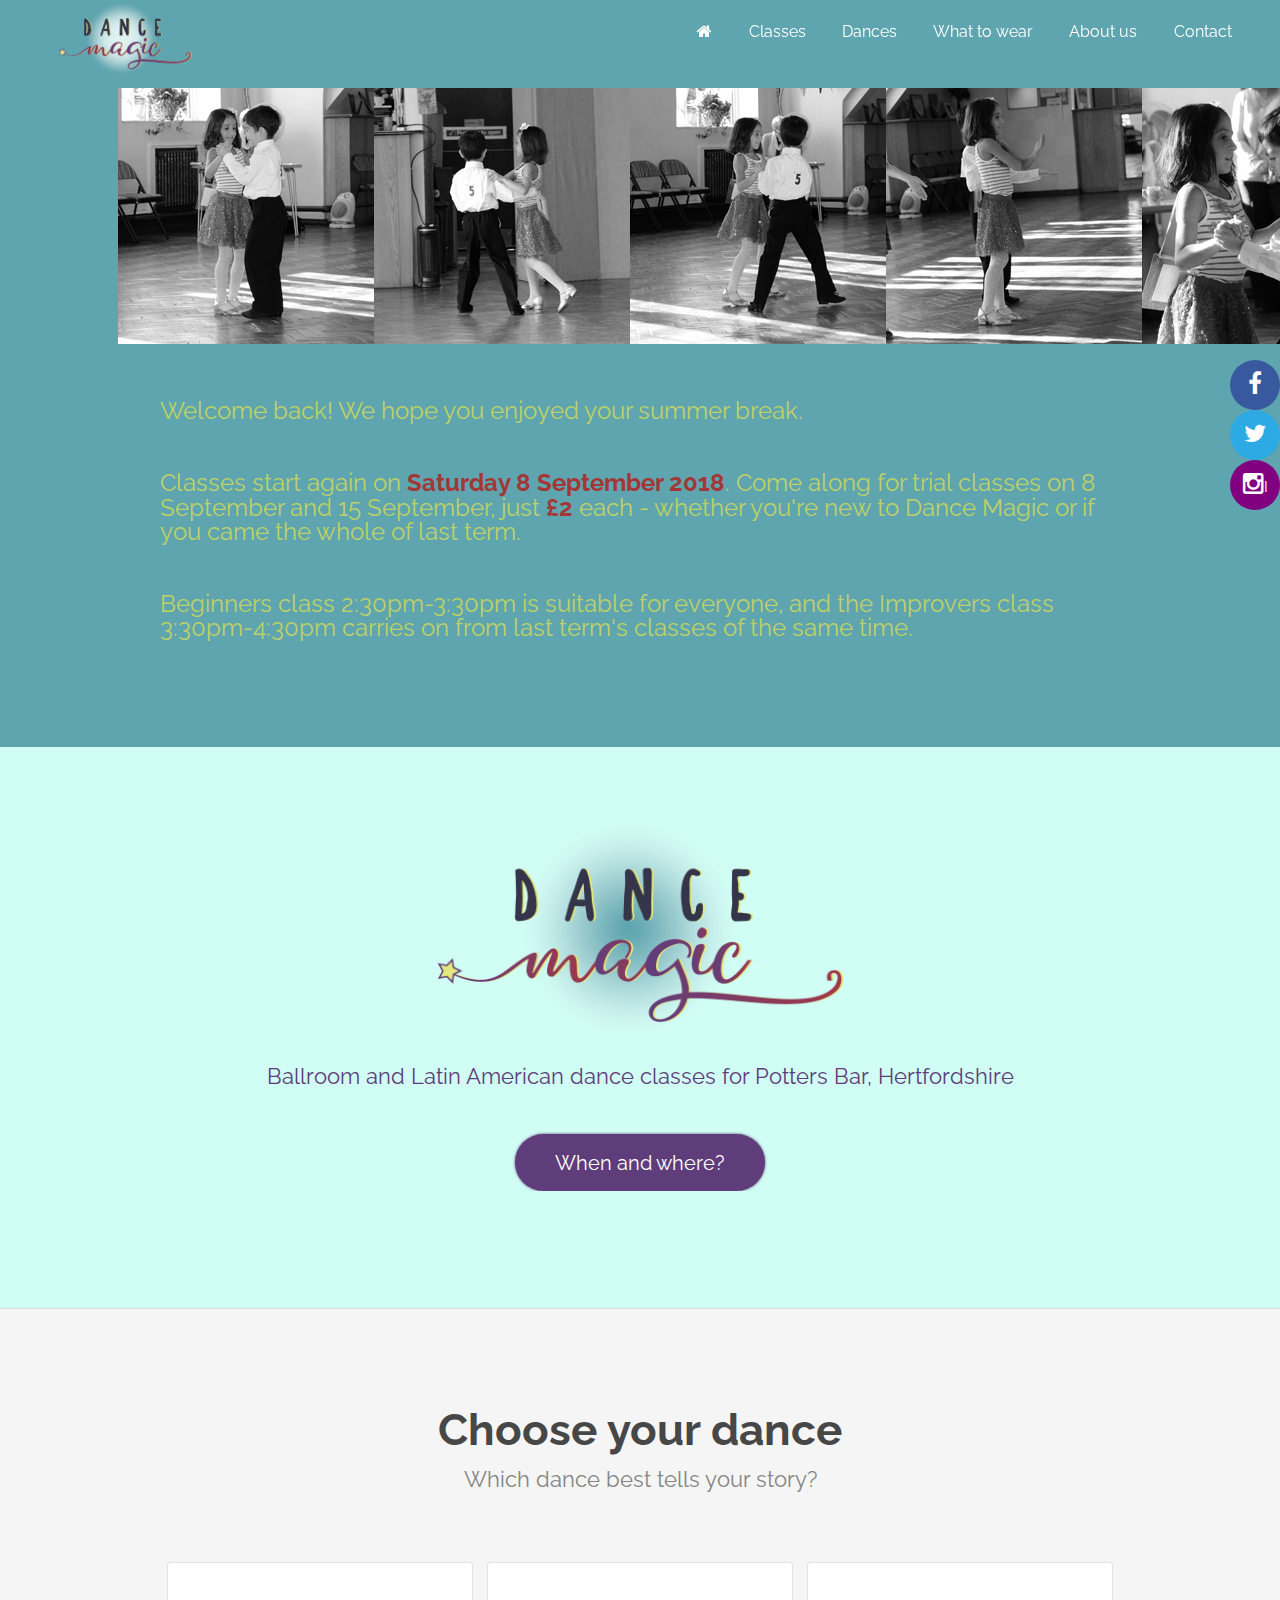
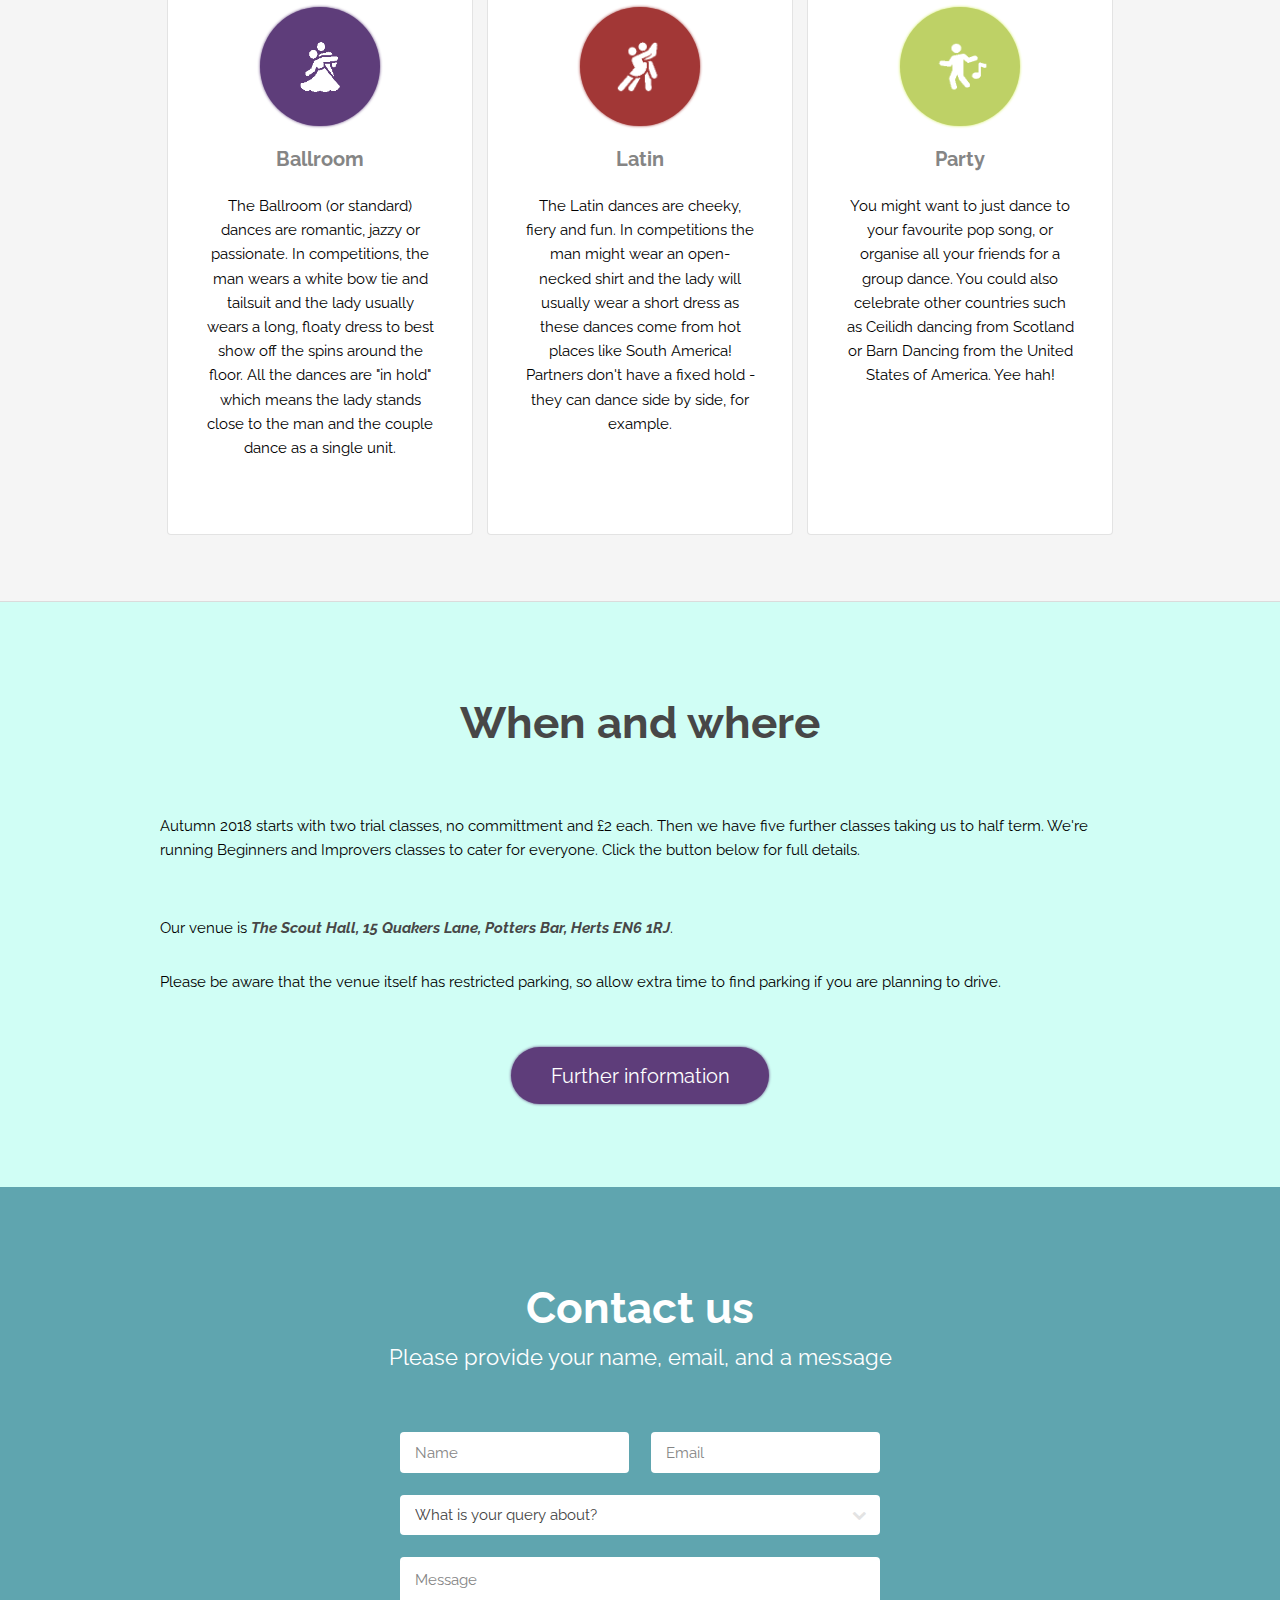
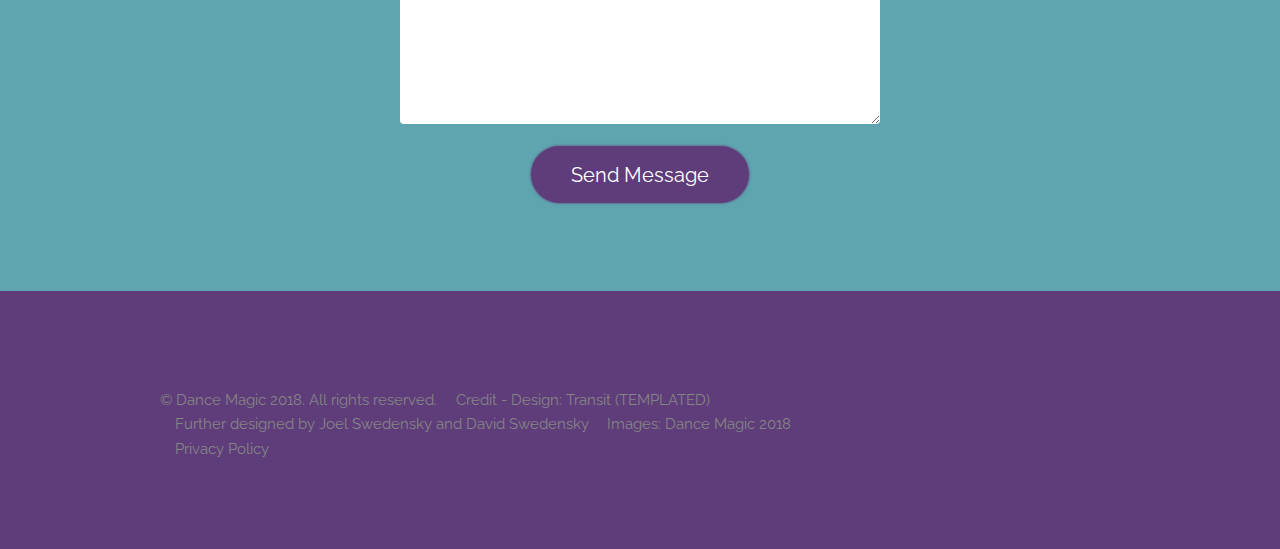
==== commit 16e607c9: "Clarified Autumn term dates." ====
--- a/index.html
+++ b/index.html
@@ -139,8 +139,8 @@
 						<h2>News</h2>
 					</header-->
 					<div class="yellowtext" style="font-size: x-large">
-						<p style="margin:20px 0">Welcome back! We hope you enjoyed your summer break.</p>
-						<p style="margin:20px 0">Classes start again on <b><a href="classes.html">Saturday 8 September 2018</a></b>. Come along for trial classes on 8 September and 15 September, just <b>£2</b> each - whether you're new to Dance Magic or if you came the whole of last term.</p>
+						<p style="margin:48px 0">Welcome back! We hope you enjoyed your summer break.</p>
+						<p>Classes start again on <b class="fontRed">Saturday 8 September 2018</b>. Come along for trial classes on 8 September and 15 September, just <b class="fontRed">£2</b> each - whether you're new to Dance Magic or if you came the whole of last term.</p>
 						<p>Beginners class 2:30pm-3:30pm is suitable for everyone, and the Improvers class 3:30pm-4:30pm carries on from last term's classes of the same time.</p>
 					</div>
 				</div>
--- a/css/style.css
+++ b/css/style.css
@@ -1558,8 +1558,8 @@
 }
 
 .wrapper div.yellowtext p {
-  color: yellow;
-  col: #BED166;
+  col: yellow;
+  color: #BED166;
 }
 
 .trial {
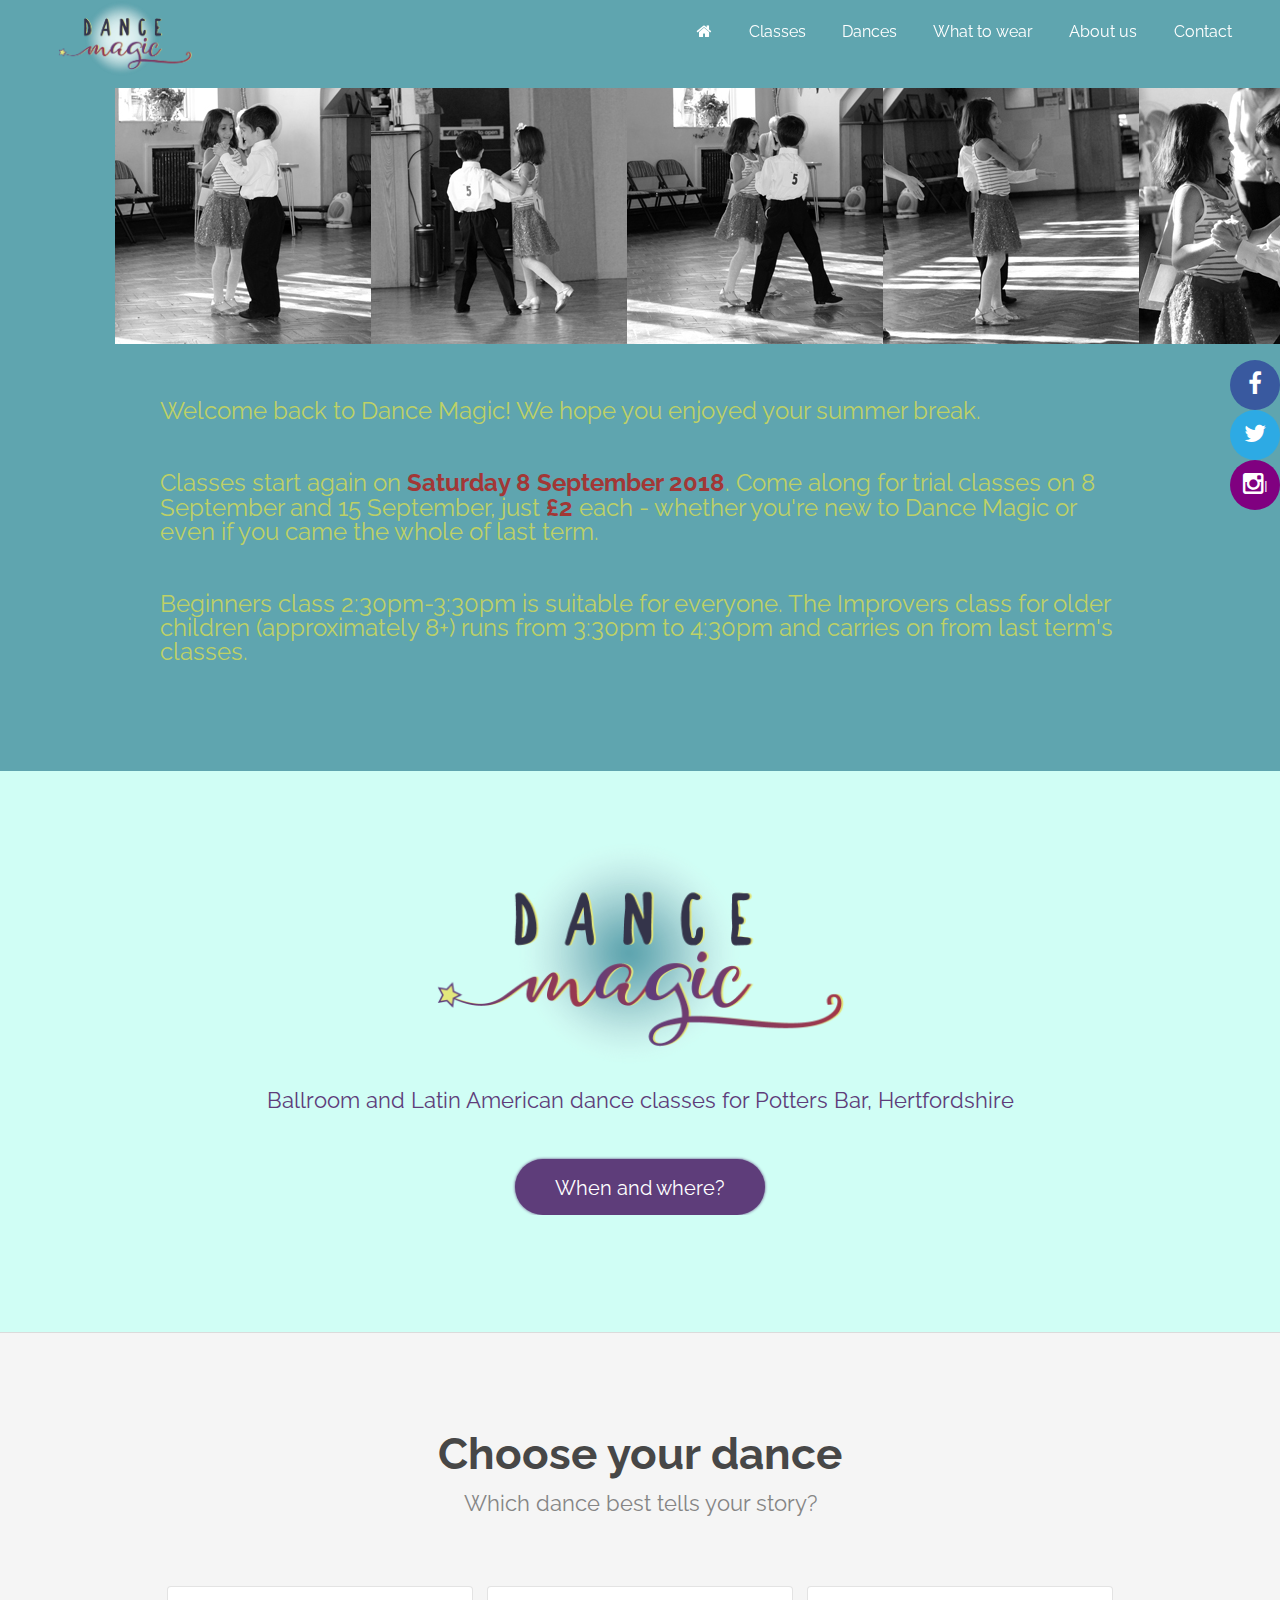
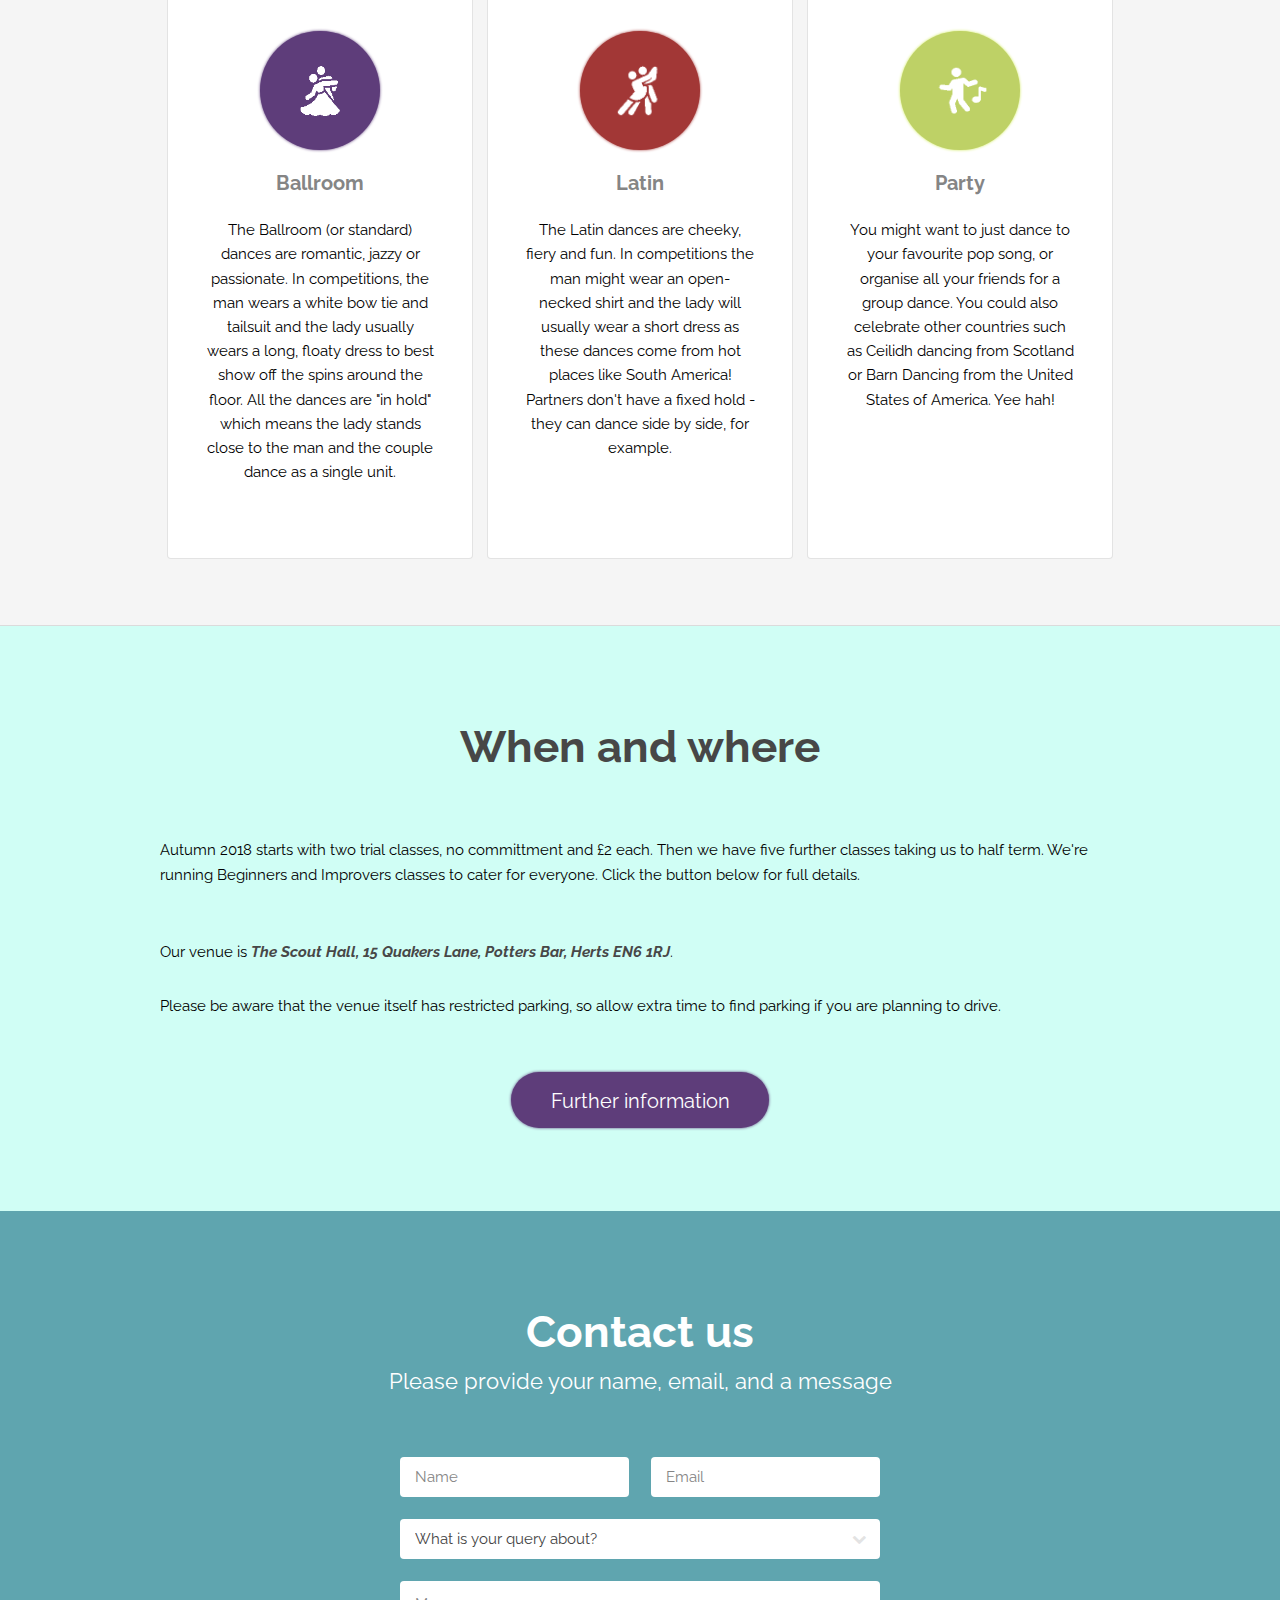
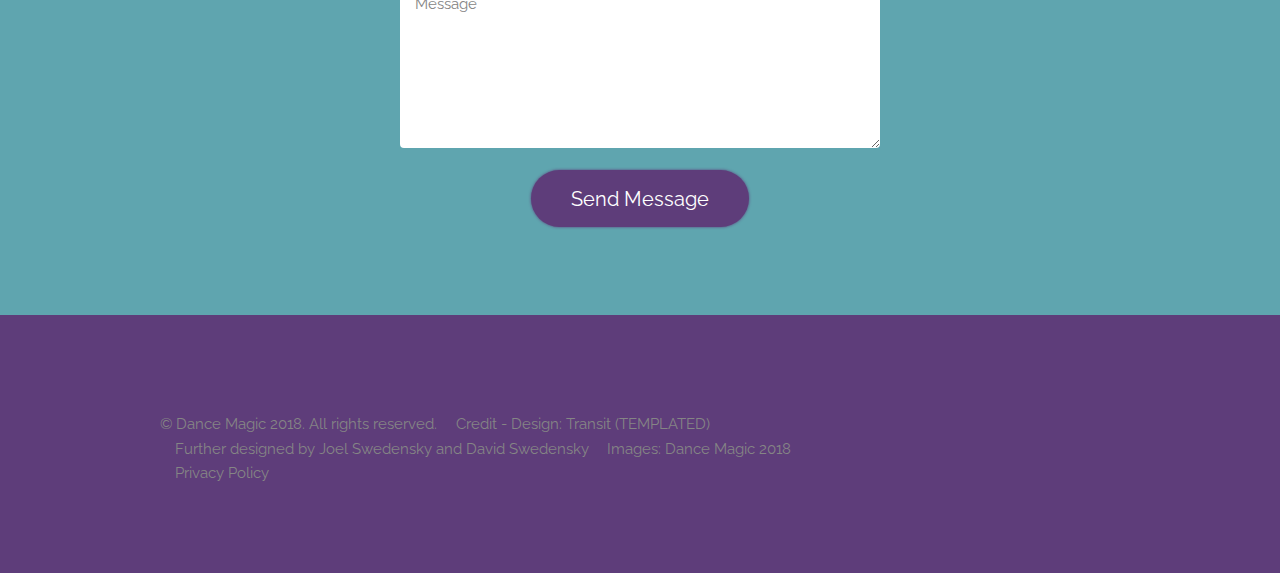
==== commit ffd3b8f5: "More changes for Autumn term." ====
--- a/index.html
+++ b/index.html
@@ -139,9 +139,9 @@
 						<h2>News</h2>
 					</header-->
 					<div class="yellowtext" style="font-size: x-large">
-						<p style="margin:48px 0">Welcome back! We hope you enjoyed your summer break.</p>
-						<p>Classes start again on <b class="fontRed">Saturday 8 September 2018</b>. Come along for trial classes on 8 September and 15 September, just <b class="fontRed">£2</b> each - whether you're new to Dance Magic or if you came the whole of last term.</p>
-						<p>Beginners class 2:30pm-3:30pm is suitable for everyone, and the Improvers class 3:30pm-4:30pm carries on from last term's classes of the same time.</p>
+						<p style="margin:48px 0">Welcome back to Dance Magic! We hope you enjoyed your summer break.</p>
+						<p>Classes start again on <b class="fontRed">Saturday 8 September 2018</b>. Come along for trial classes on 8 September and 15 September, just <b class="fontRed">£2</b> each - whether you're new to Dance Magic or even if you came the whole of last term.</p>
+						<p>Beginners class 2:30pm-3:30pm is suitable for everyone. The Improvers class for older children (approximately 8+) runs from 3:30pm to 4:30pm and carries on from last term's classes.</p>
 					</div>
 				</div>
 			</section>
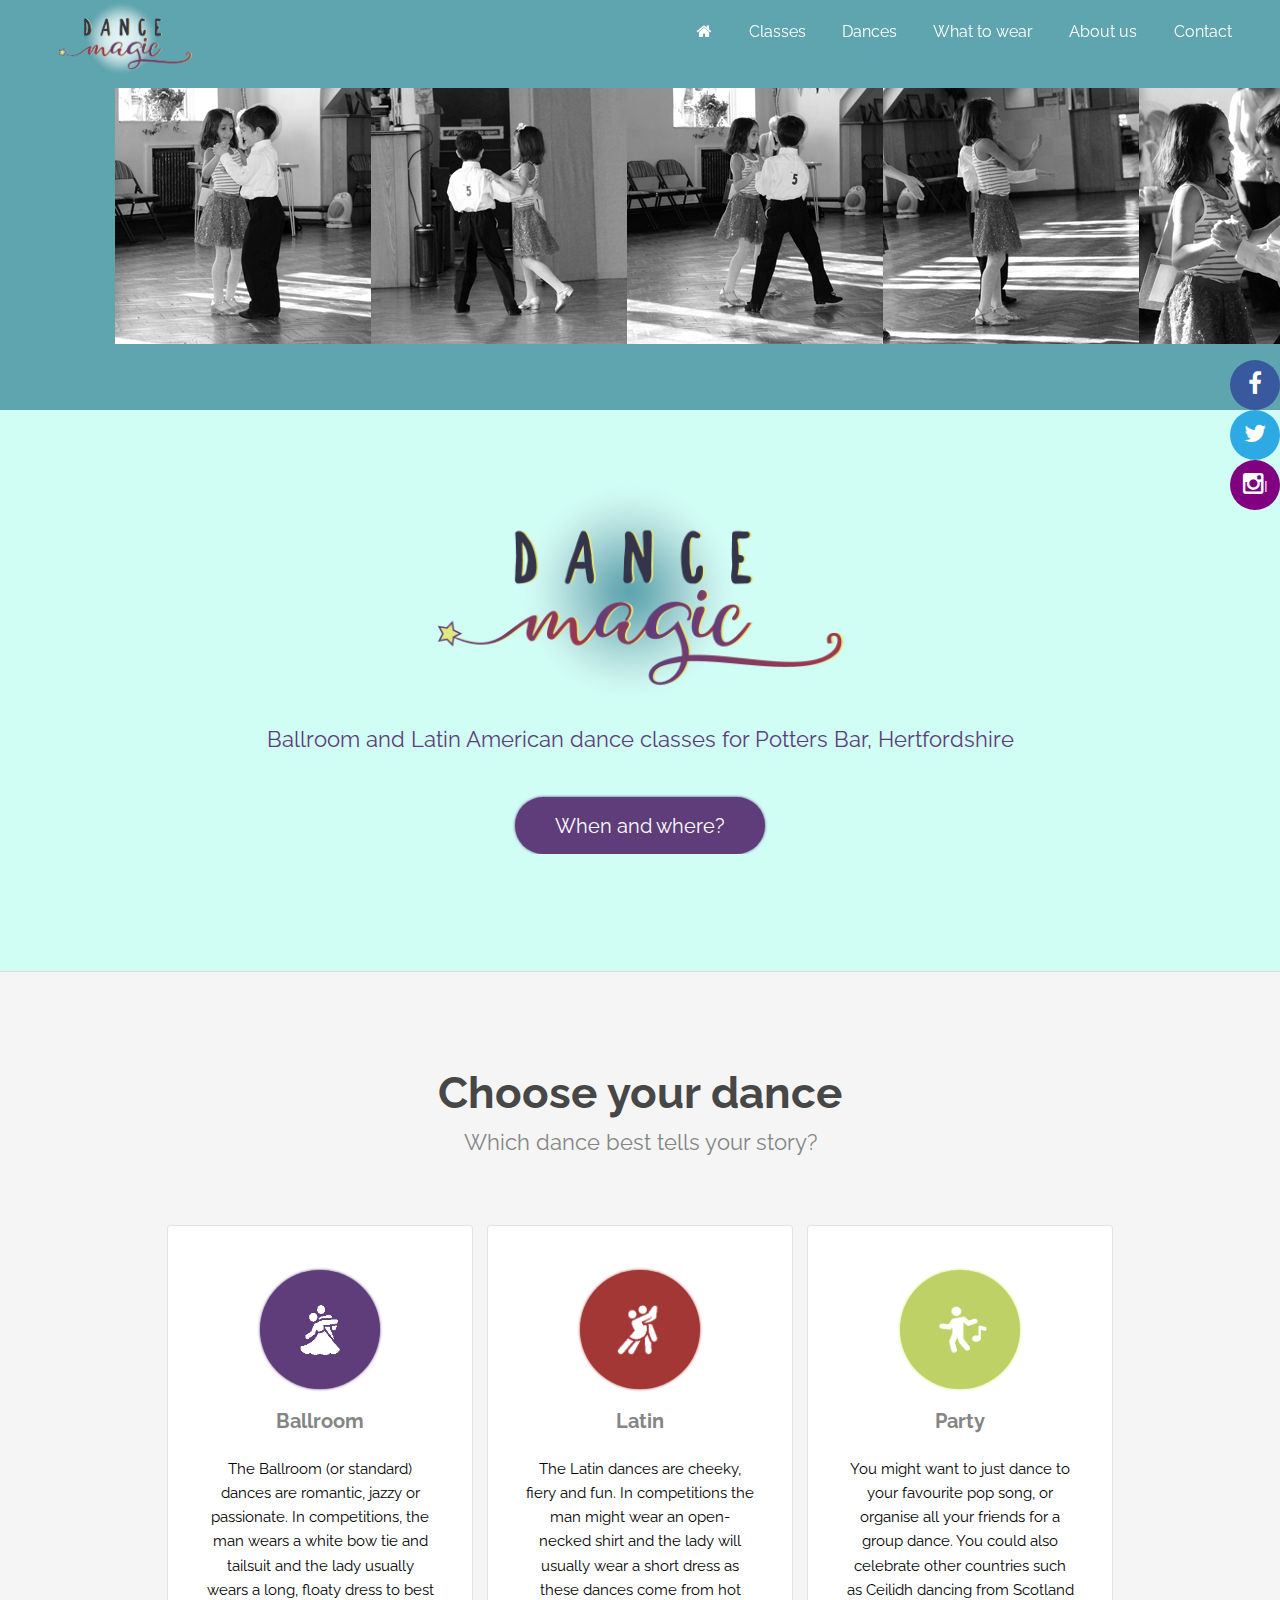
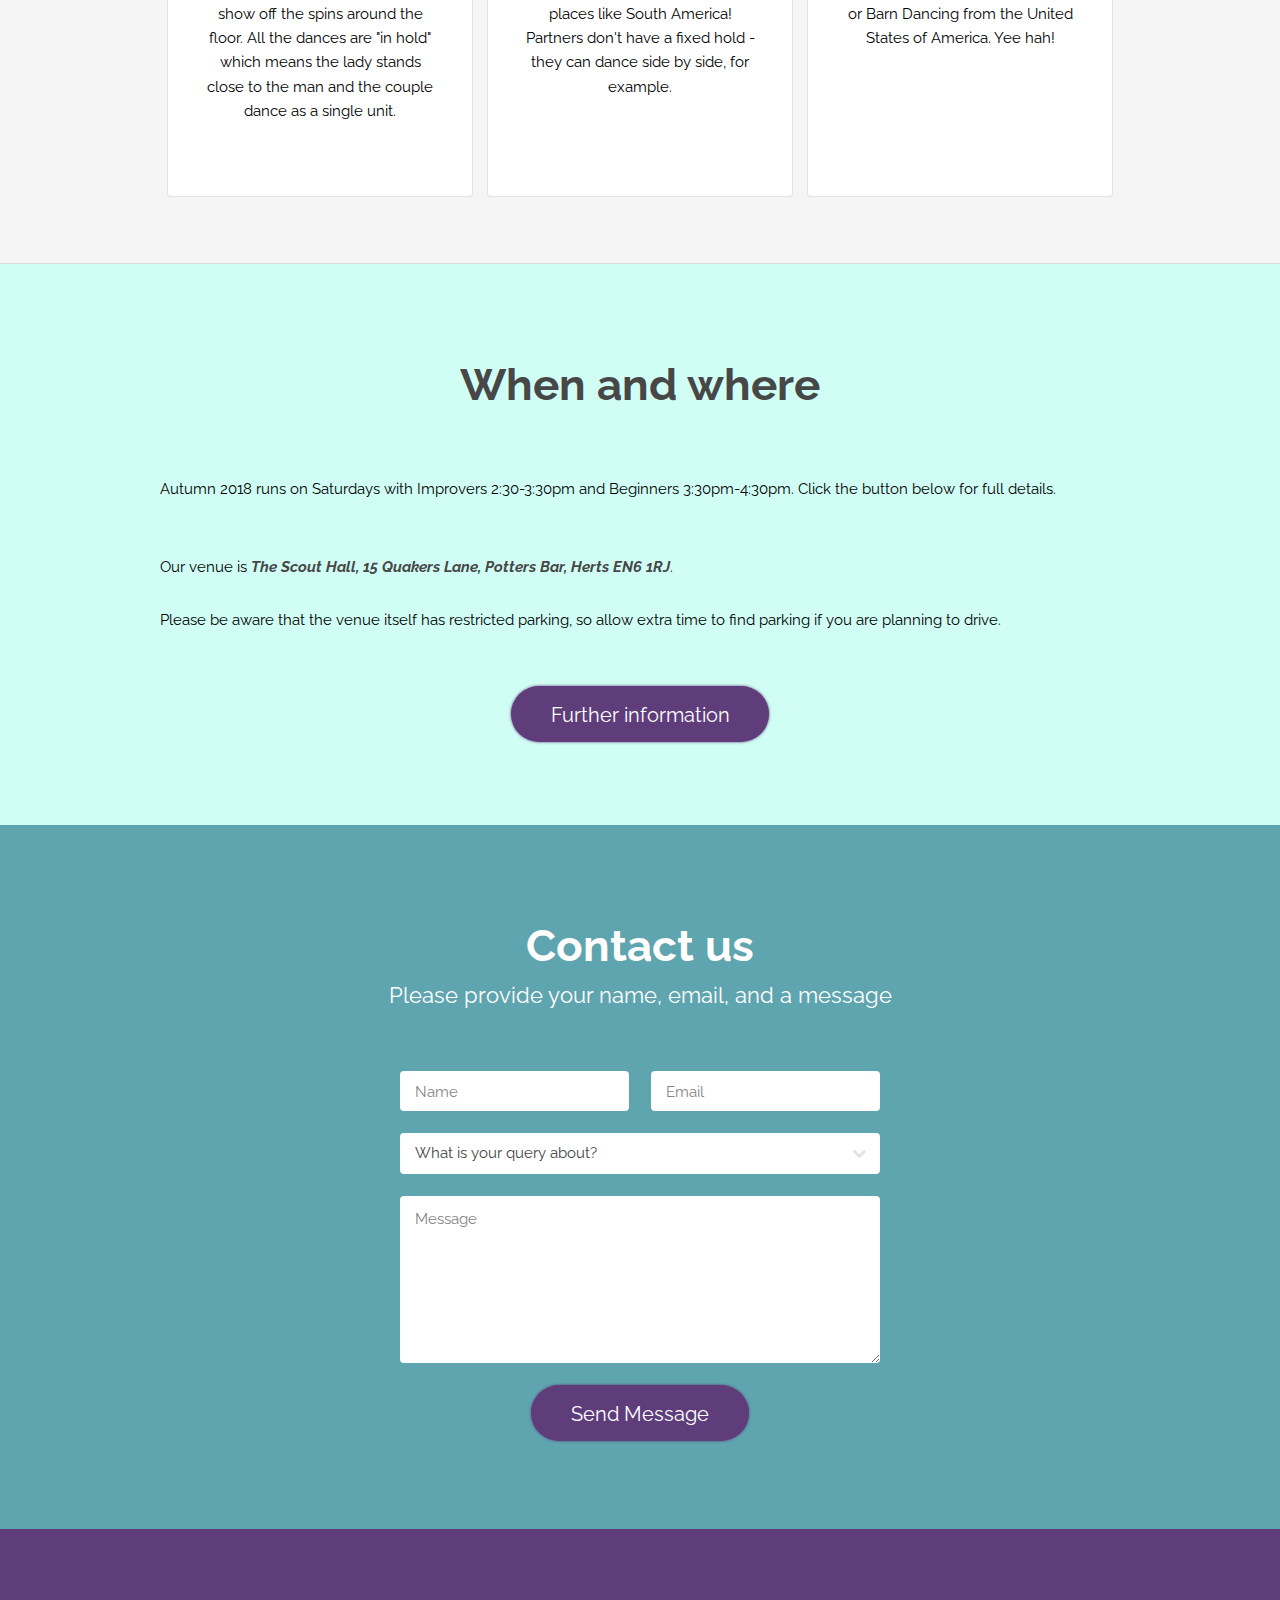
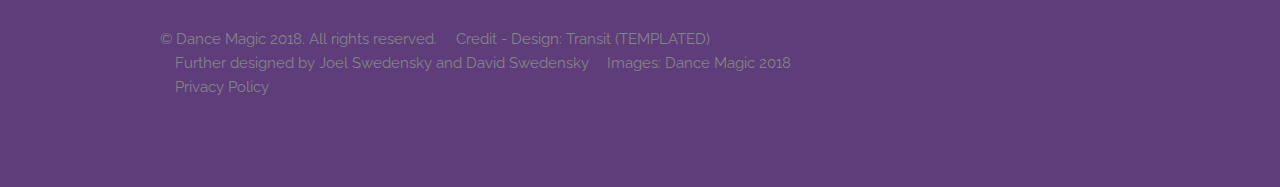
==== commit 7e907dbd: "Removed trial classes & swapped Beginners & Improvers" ====
--- a/index.html
+++ b/index.html
@@ -138,11 +138,11 @@
 					<!--header class="major">
 						<h2>News</h2>
 					</header-->
-					<div class="yellowtext" style="font-size: x-large">
+					<!--div class="yellowtext" style="font-size: x-large">
 						<p style="margin:48px 0">Welcome back to Dance Magic! We hope you enjoyed your summer break.</p>
 						<p>Classes start again on <b class="fontRed">Saturday 8 September 2018</b>. Come along for trial classes on 8 September and 15 September, just <b class="fontRed">£2</b> each - whether you're new to Dance Magic or even if you came the whole of last term.</p>
-						<p>Beginners class 2:30pm-3:30pm is suitable for everyone. The Improvers class for older children (approximately 8+) runs from 3:30pm to 4:30pm and carries on from last term's classes.</p>
-					</div>
+						<p>The Improvers class for older children (approximately 8+) runs from 2:30pm to 3:30pm and carries on from last term's classes. Beginners class 3:30pm-4:30pm is suitable for everyone.</p>
+					</div-->
 				</div>
 			</section>
 
@@ -217,7 +217,7 @@
 						<h2>When and where</h2>
 					</header>
 					<div class="">
-						<p>Autumn 2018 starts with two trial classes, no committment and £2 each. Then we have five further classes taking us to half term. We're running Beginners and Improvers classes to cater for everyone. Click the button below for full details.</p>
+						<p>Autumn 2018 runs on Saturdays with Improvers 2:30-3:30pm and Beginners 3:30pm-4:30pm. Click the button below for full details.</p>
 						<br/>
 						<p>Our venue is <i><strong>The Scout Hall, 15 Quakers Lane, Potters Bar, Herts EN6 1RJ</strong></i>.</p>
 						<p>Please be aware that the venue itself has restricted parking, so allow extra time to find parking if you are planning to drive.</p>
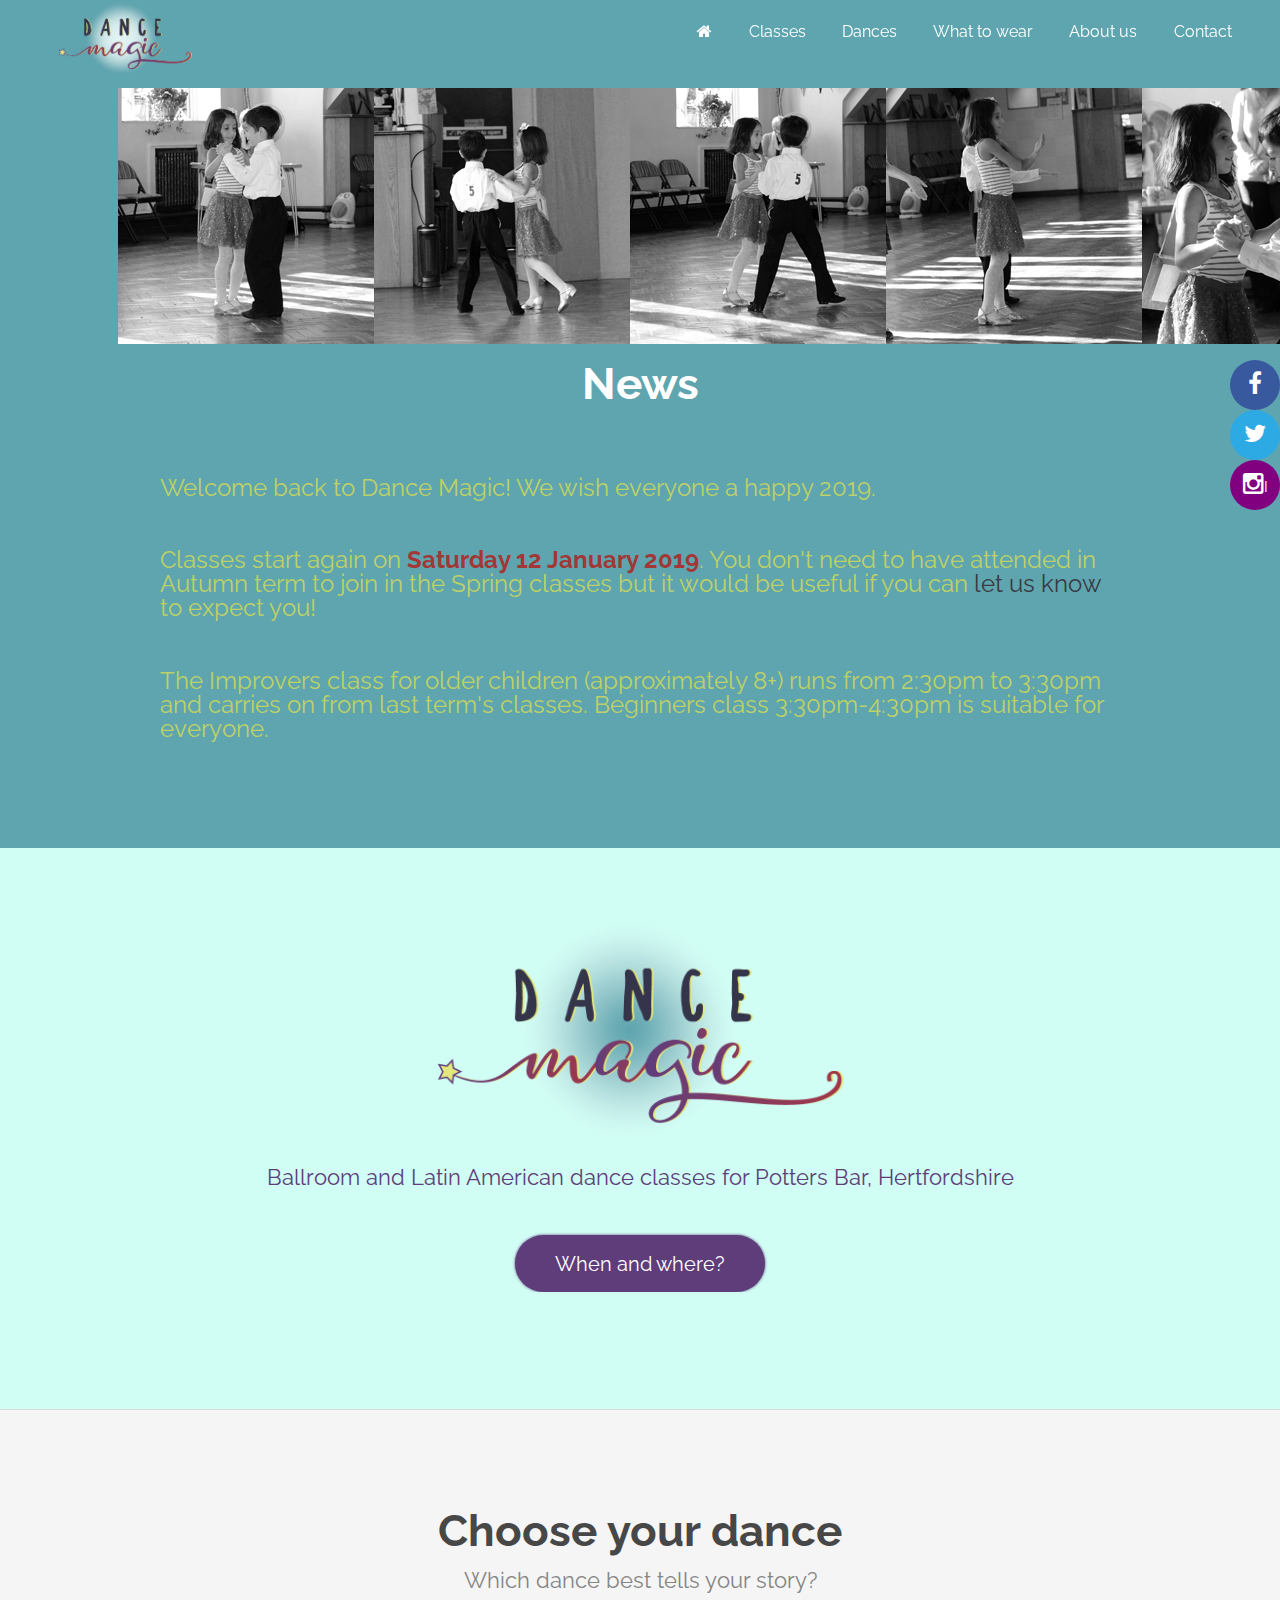
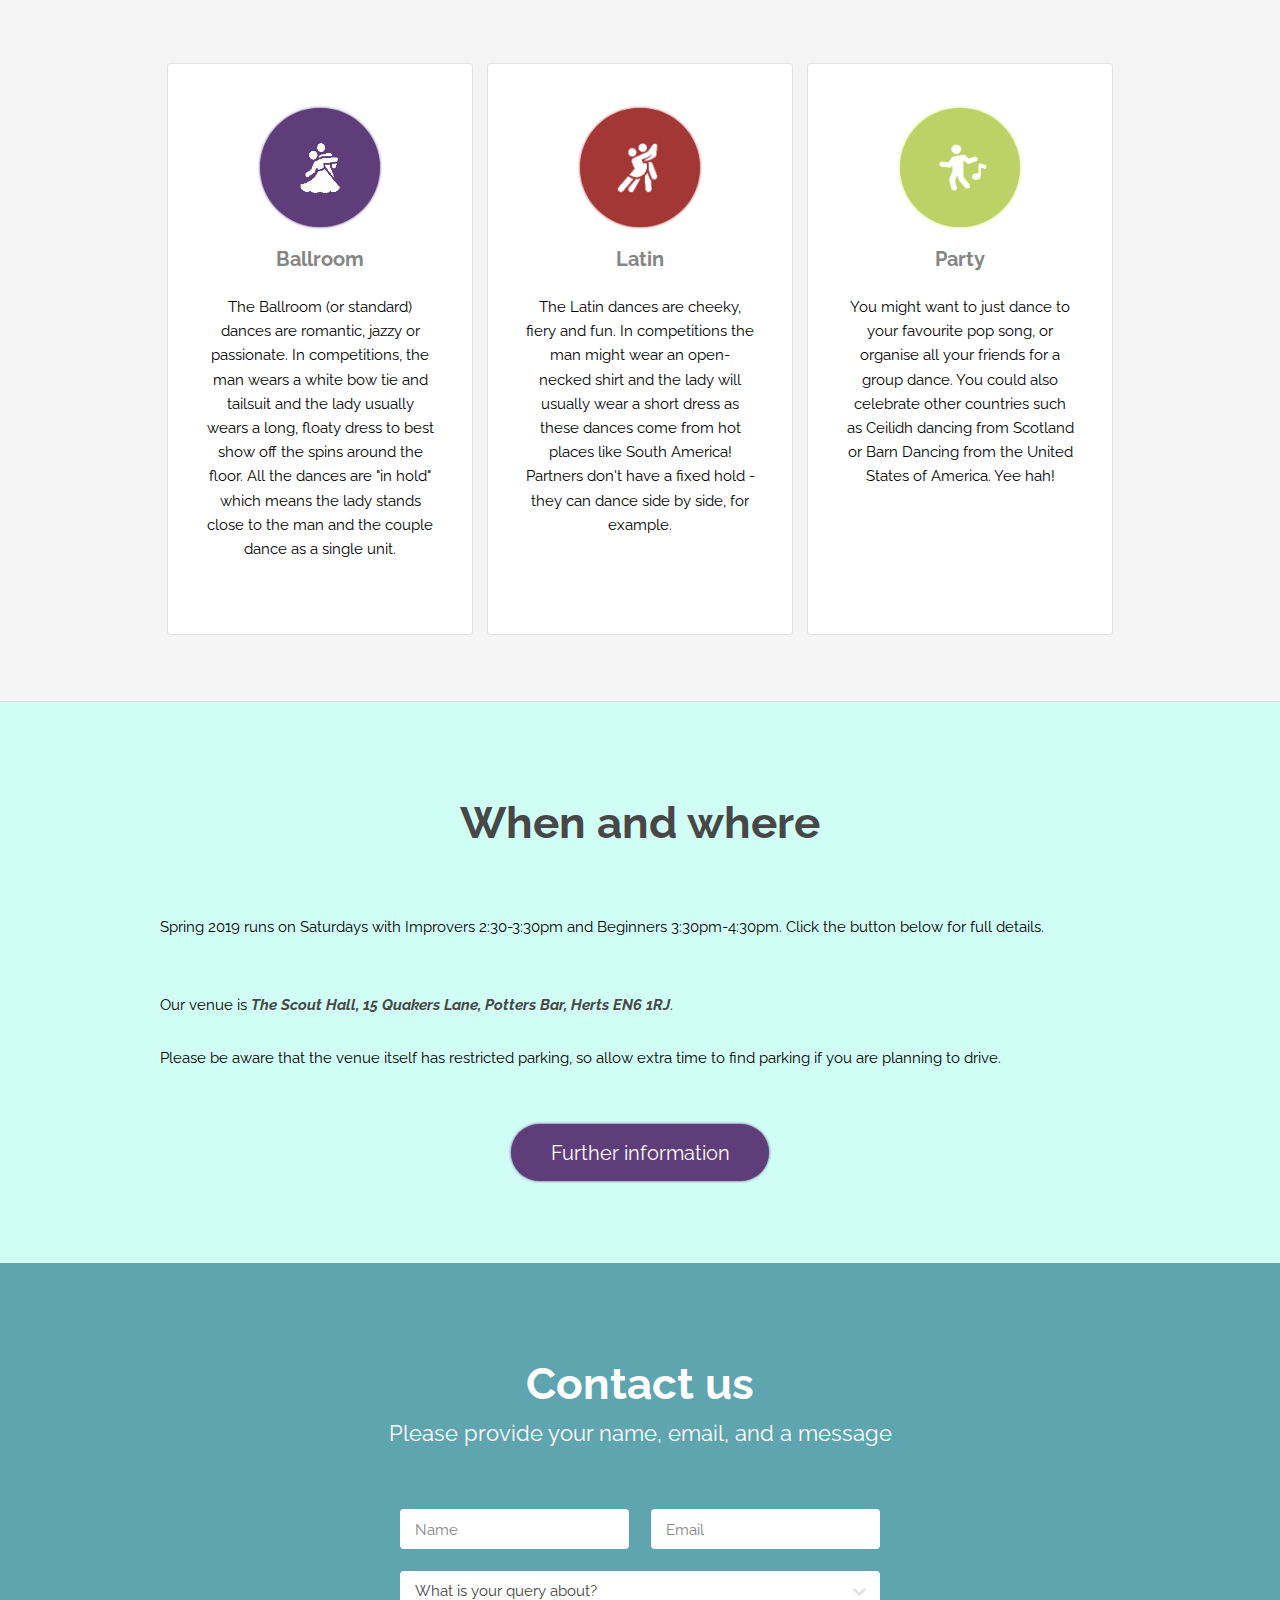
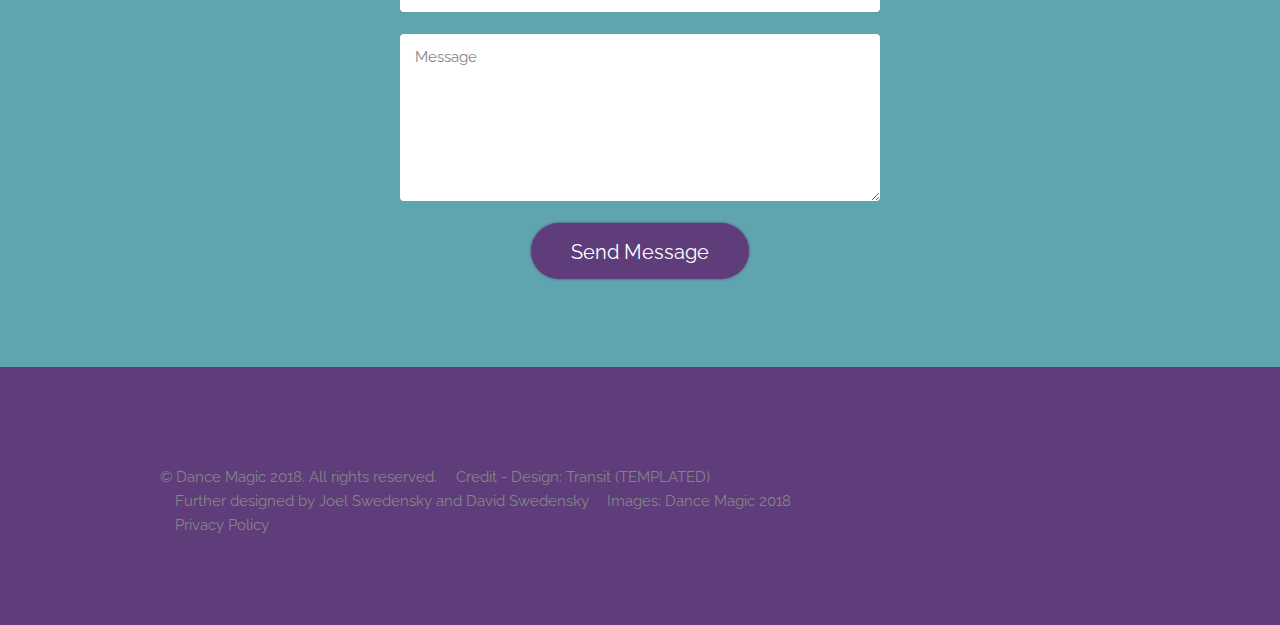
==== commit 6230a244: "Updated for Spring 2019" ====
--- a/index.html
+++ b/index.html
@@ -135,14 +135,14 @@
 						}, true);
 					</script>
 
-					<!--header class="major">
+					<header class="major">
 						<h2>News</h2>
-					</header-->
-					<!--div class="yellowtext" style="font-size: x-large">
-						<p style="margin:48px 0">Welcome back to Dance Magic! We hope you enjoyed your summer break.</p>
-						<p>Classes start again on <b class="fontRed">Saturday 8 September 2018</b>. Come along for trial classes on 8 September and 15 September, just <b class="fontRed">£2</b> each - whether you're new to Dance Magic or even if you came the whole of last term.</p>
+					</header>
+					<div class="yellowtext" style="font-size: x-large">
+						<p style="margin:48px 0">Welcome back to Dance Magic! We wish everyone a happy 2019.</p>
+						<p>Classes start again on <b class="fontRed">Saturday 12 January 2019</b>. You don't need to have attended in Autumn term to join in the Spring classes but it would be useful if you can <a href="mailto:info@dancemagic.co.uk">let us know</a> to expect you!</p>
 						<p>The Improvers class for older children (approximately 8+) runs from 2:30pm to 3:30pm and carries on from last term's classes. Beginners class 3:30pm-4:30pm is suitable for everyone.</p>
-					</div-->
+					</div>
 				</div>
 			</section>
 
@@ -217,7 +217,7 @@
 						<h2>When and where</h2>
 					</header>
 					<div class="">
-						<p>Autumn 2018 runs on Saturdays with Improvers 2:30-3:30pm and Beginners 3:30pm-4:30pm. Click the button below for full details.</p>
+						<p>Spring 2019 runs on Saturdays with Improvers 2:30-3:30pm and Beginners 3:30pm-4:30pm. Click the button below for full details.</p>
 						<br/>
 						<p>Our venue is <i><strong>The Scout Hall, 15 Quakers Lane, Potters Bar, Herts EN6 1RJ</strong></i>.</p>
 						<p>Please be aware that the venue itself has restricted parking, so allow extra time to find parking if you are planning to drive.</p>
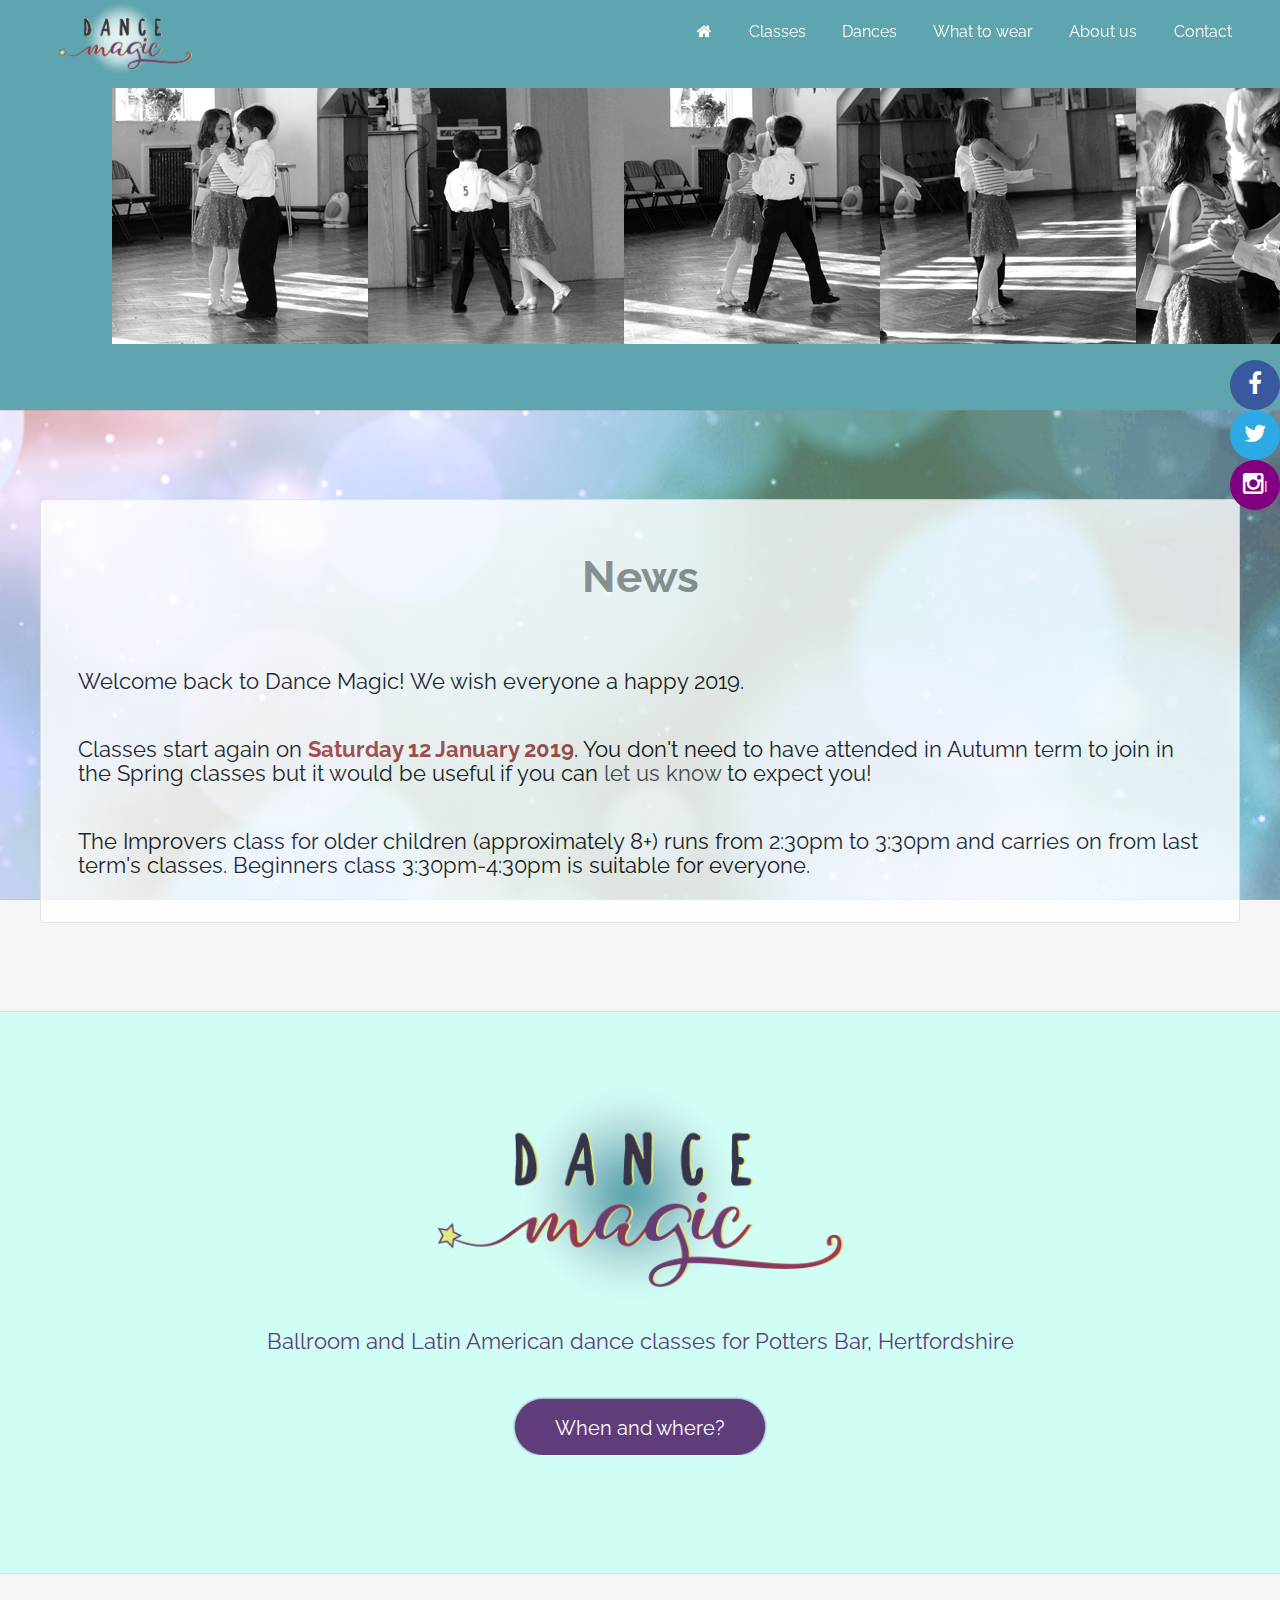
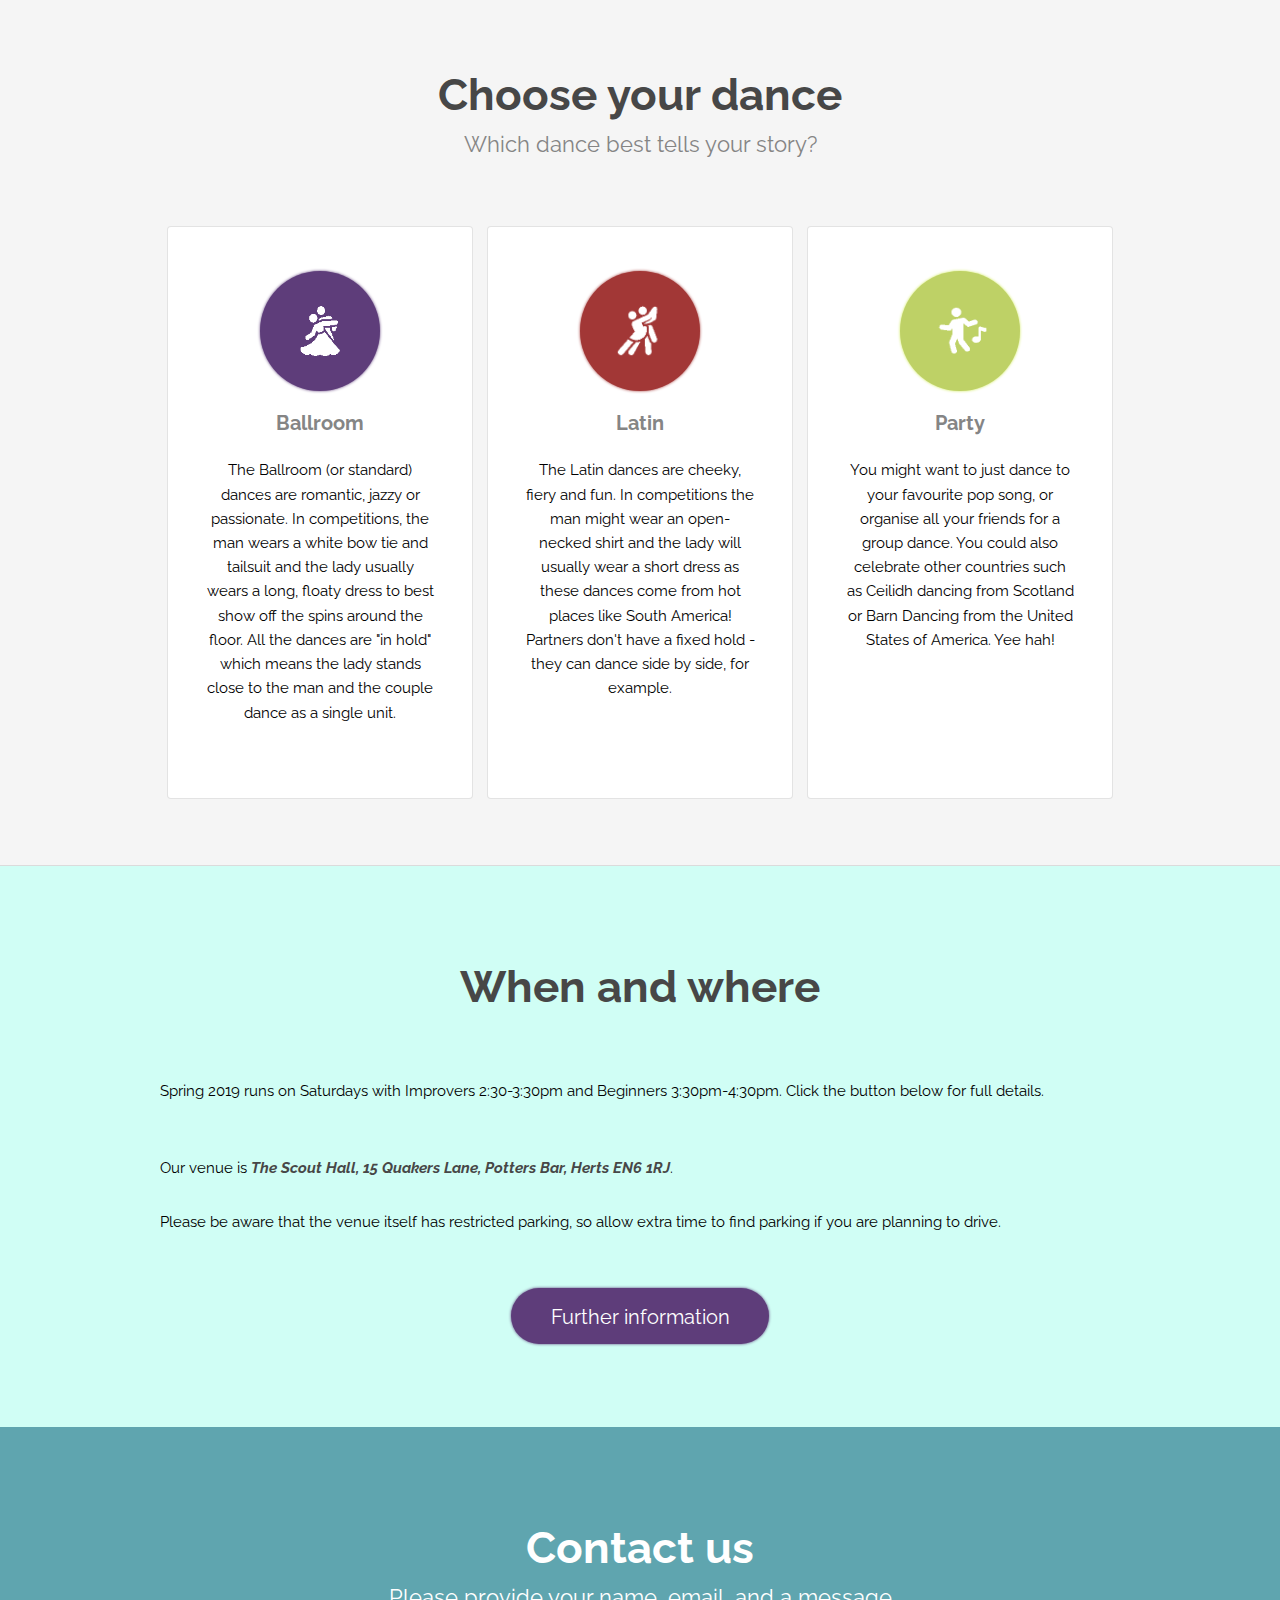
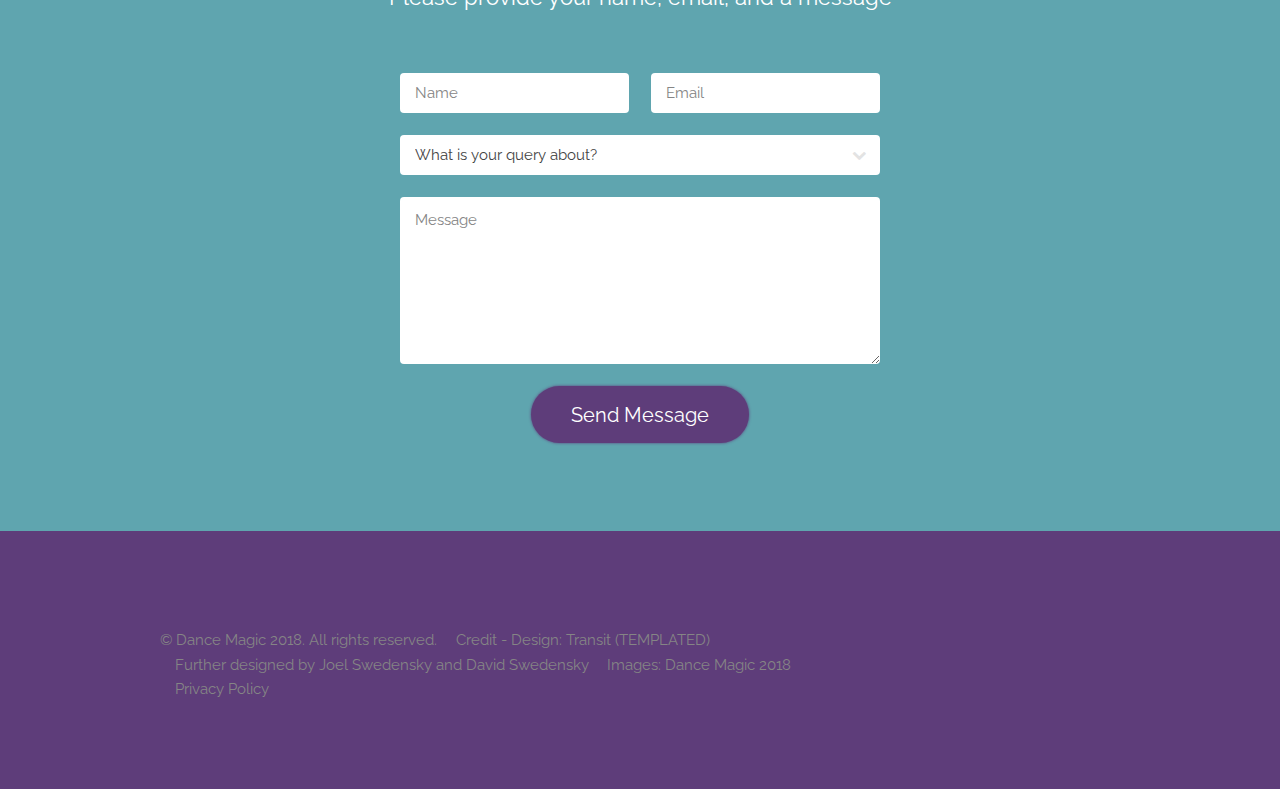
==== commit 8a118a98: "News section is more tasteful" ====
--- a/index.html
+++ b/index.html
@@ -134,12 +134,16 @@
 							var x = setInterval(go, 50);
 						}, true);
 					</script>
-
+				</div>
+			</section>
+
+			<section class="restrict-width wrapper style1">
+				<div class="box slightly-transparent">
 					<header class="major">
 						<h2>News</h2>
 					</header>
-					<div class="yellowtext" style="font-size: x-large">
-						<p style="margin:48px 0">Welcome back to Dance Magic! We wish everyone a happy 2019.</p>
+					<div class="container" style="font-size:1.5em;width:100%">
+						<p>Welcome back to Dance Magic! We wish everyone a happy 2019.</p>
 						<p>Classes start again on <b class="fontRed">Saturday 12 January 2019</b>. You don't need to have attended in Autumn term to join in the Spring classes but it would be useful if you can <a href="mailto:info@dancemagic.co.uk">let us know</a> to expect you!</p>
 						<p>The Improvers class for older children (approximately 8+) runs from 2:30pm to 3:30pm and carries on from last term's classes. Beginners class 3:30pm-4:30pm is suitable for everyone.</p>
 					</div>
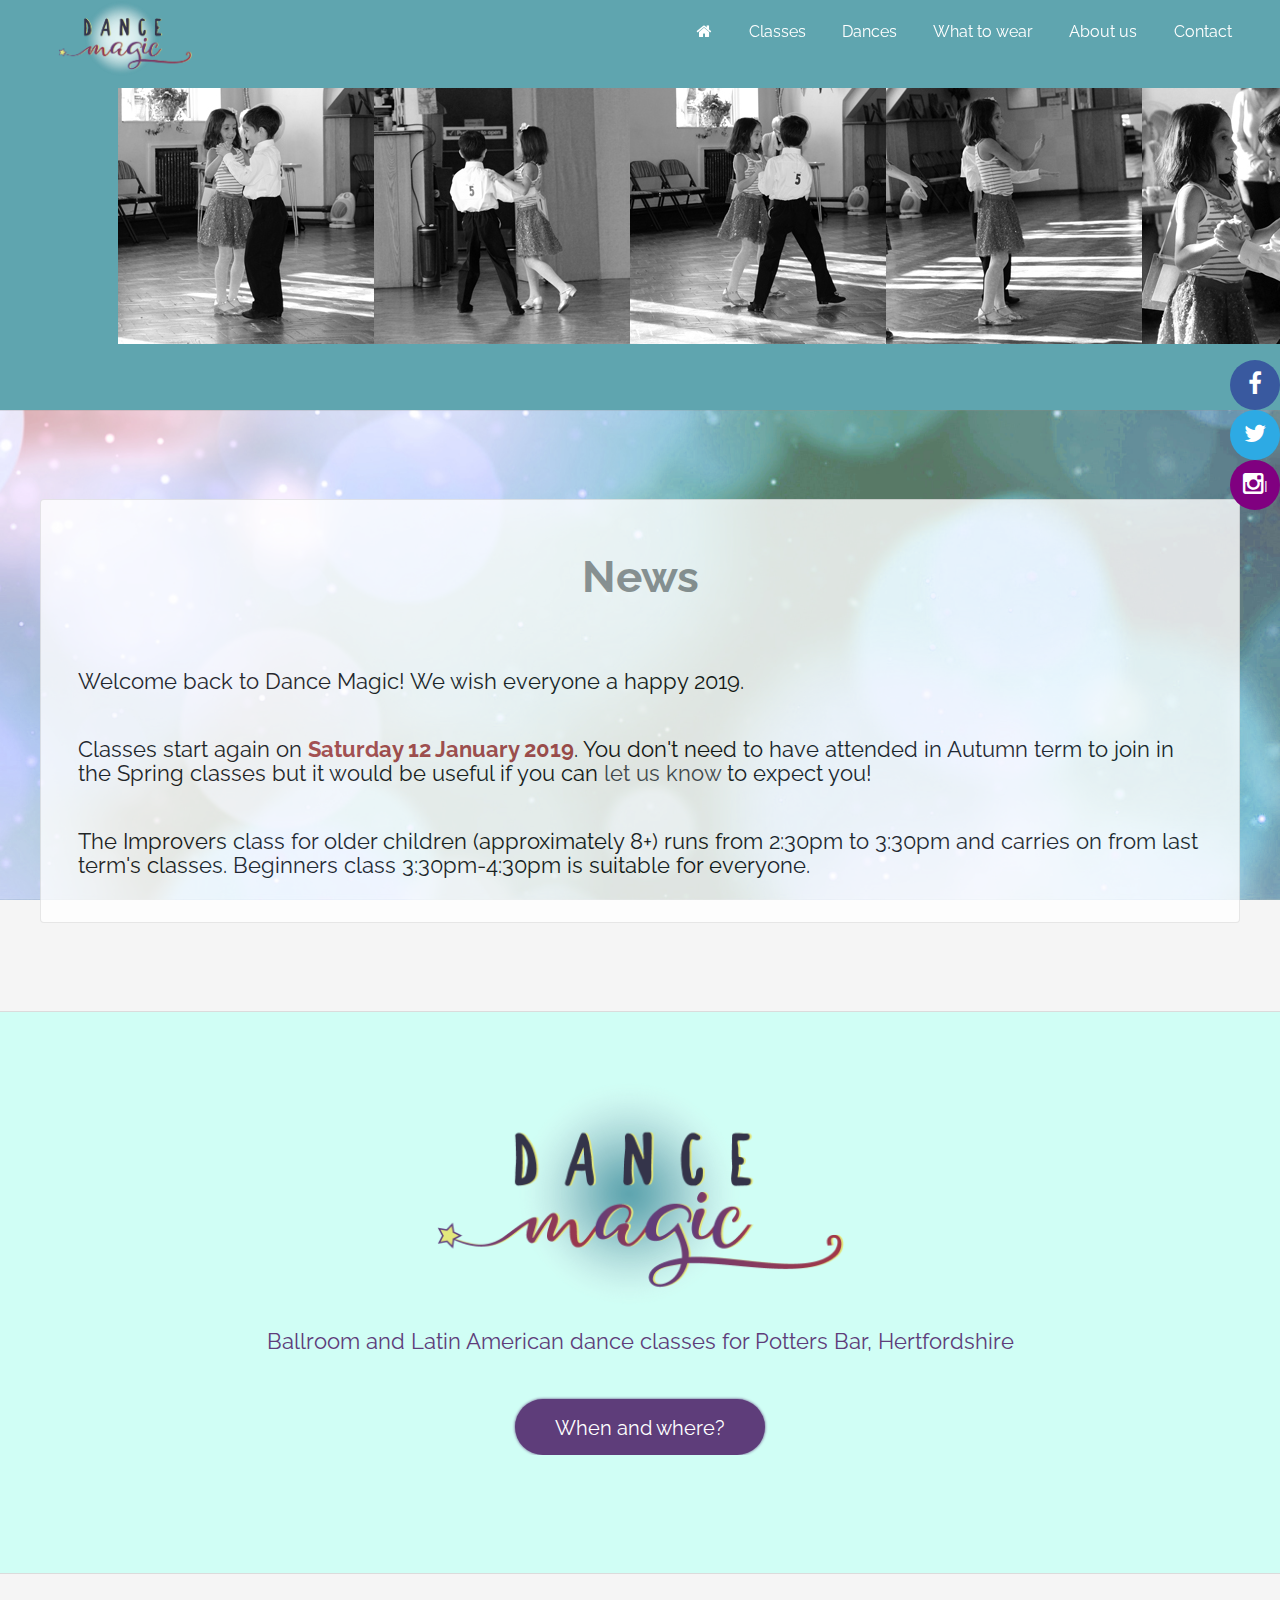
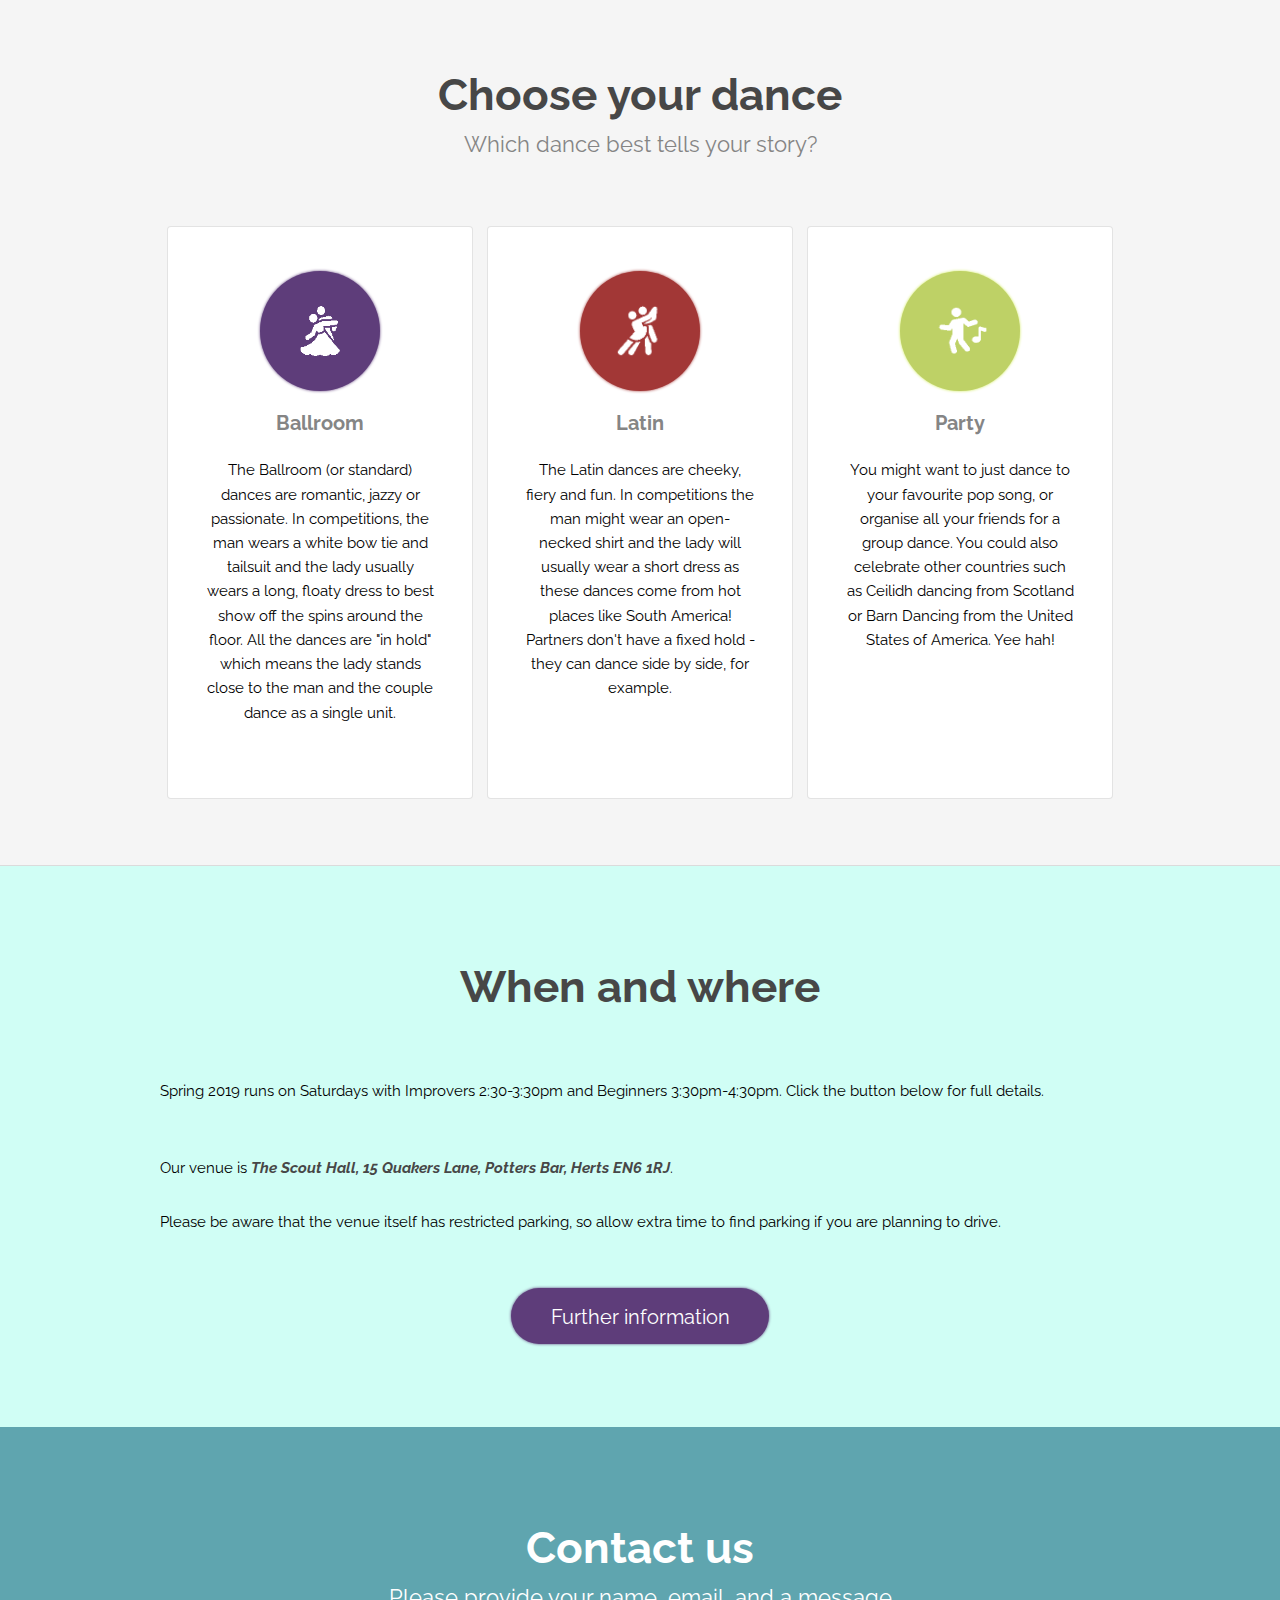
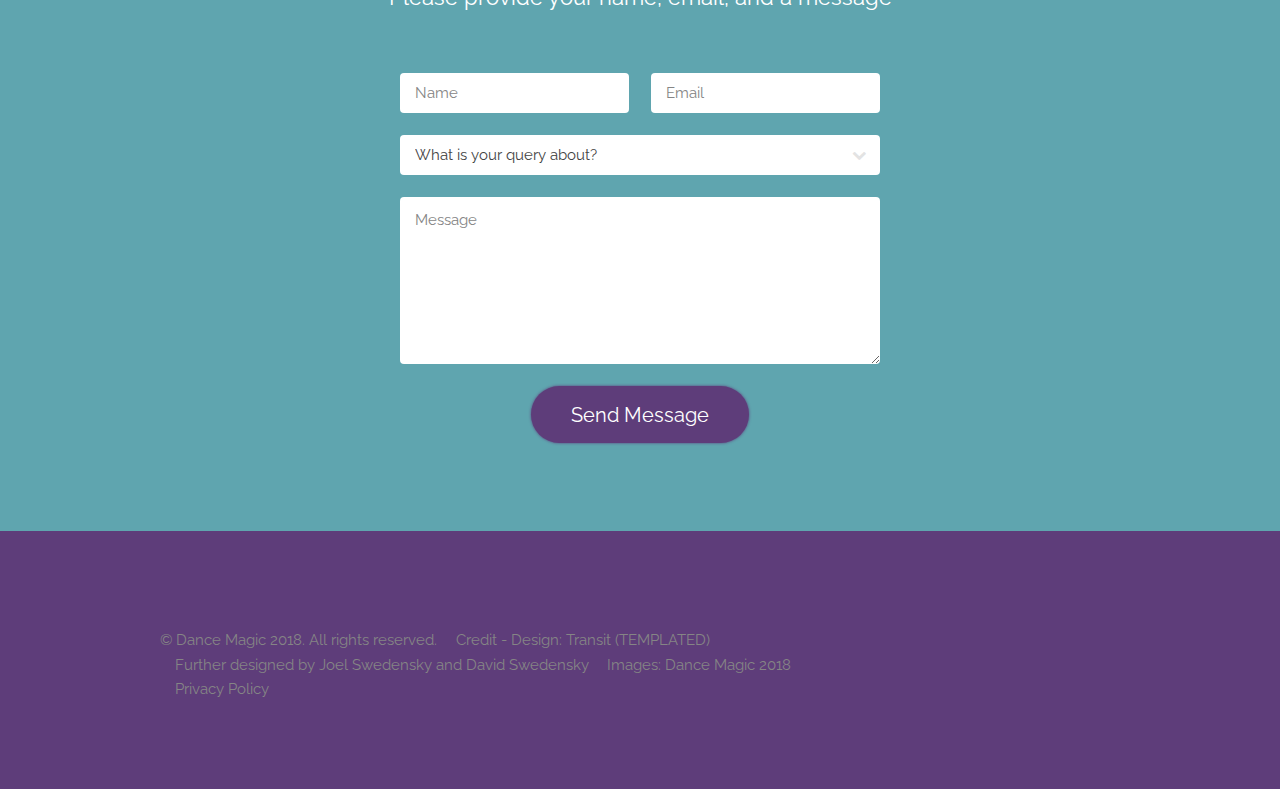
==== commit abab1225: "Fix broken link" ====
--- a/index.html
+++ b/index.html
@@ -144,7 +144,7 @@
 					</header>
 					<div class="container" style="font-size:1.5em;width:100%">
 						<p>Welcome back to Dance Magic! We wish everyone a happy 2019.</p>
-						<p>Classes start again on <b class="fontRed">Saturday 12 January 2019</b>. You don't need to have attended in Autumn term to join in the Spring classes but it would be useful if you can <a href="mailto:info@dancemagic.co.uk">let us know</a> to expect you!</p>
+						<p>Classes start again on <b class="fontRed">Saturday 12 January 2019</b>. You don't need to have attended in Autumn term to join in the Spring classes but it would be useful if you can <a href="mailto:info@dance-magic.co.uk">let us know</a> to expect you!</p>
 						<p>The Improvers class for older children (approximately 8+) runs from 2:30pm to 3:30pm and carries on from last term's classes. Beginners class 3:30pm-4:30pm is suitable for everyone.</p>
 					</div>
 				</div>
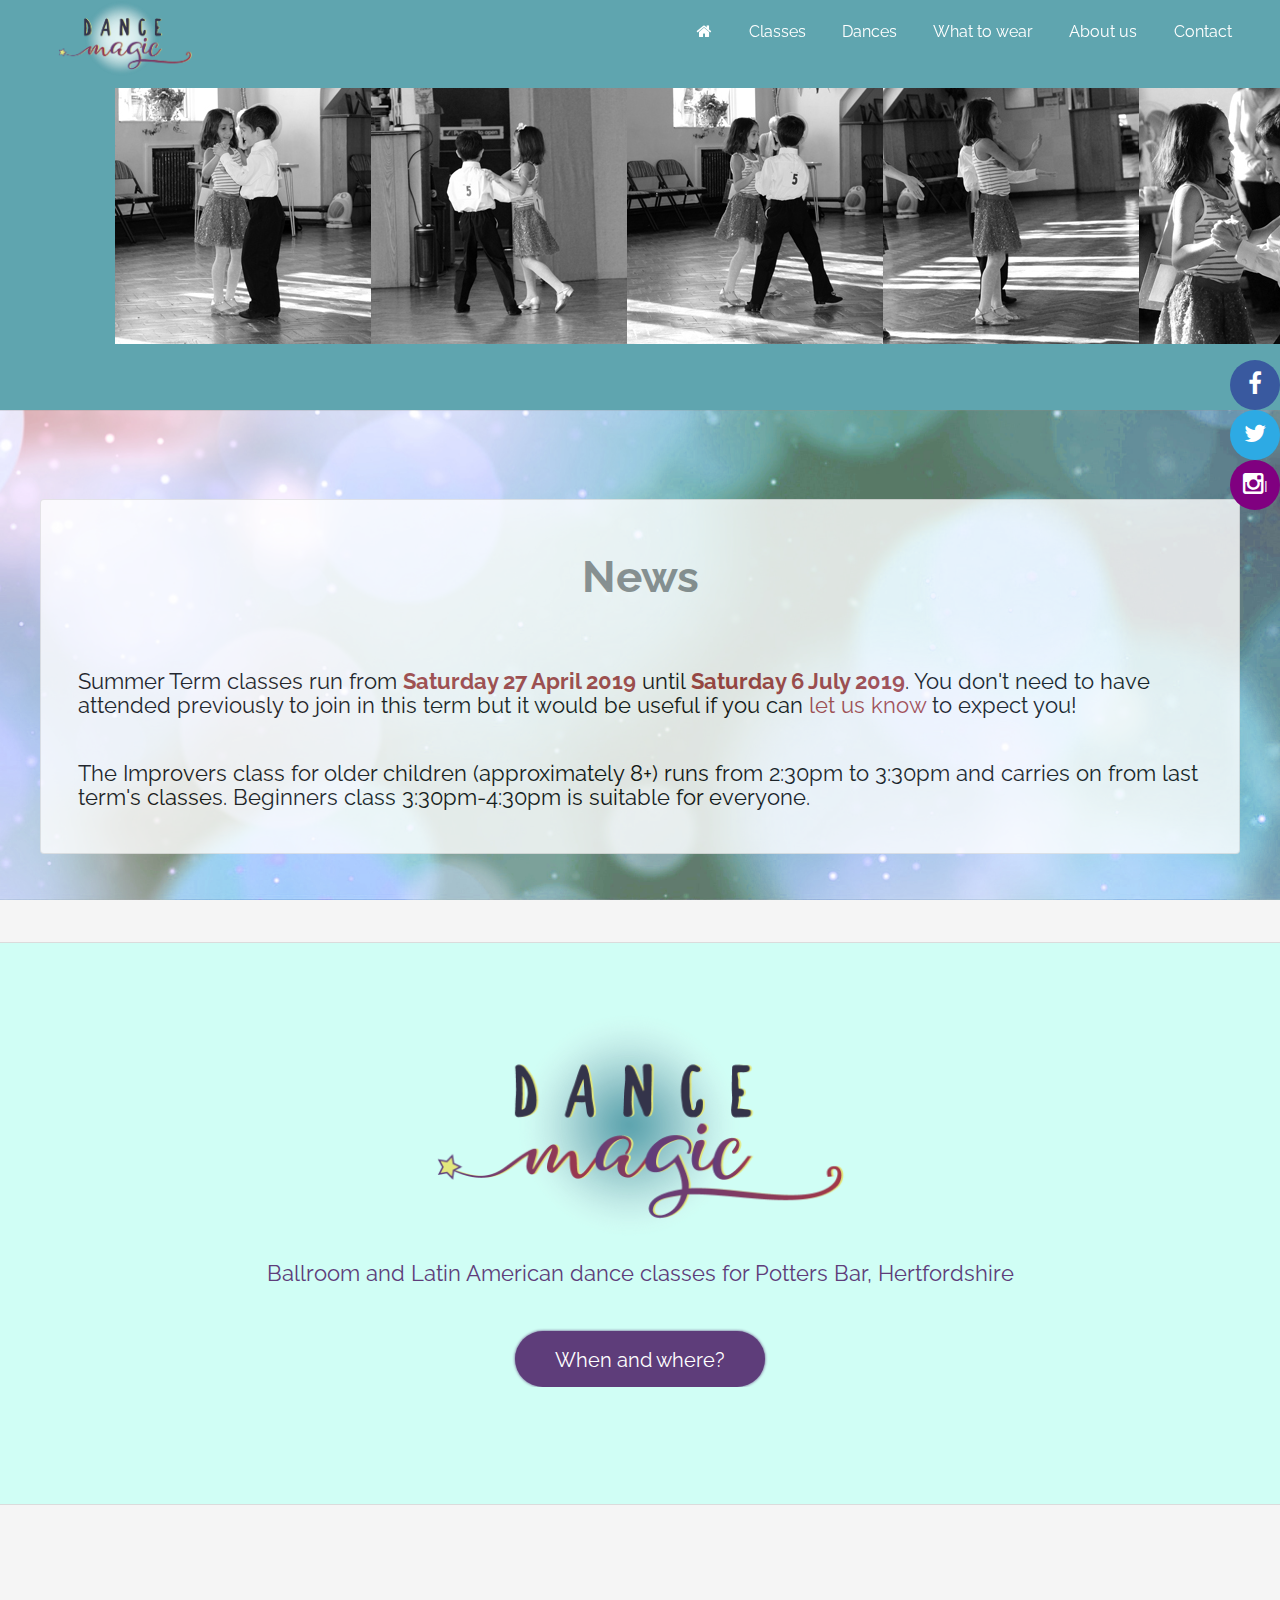
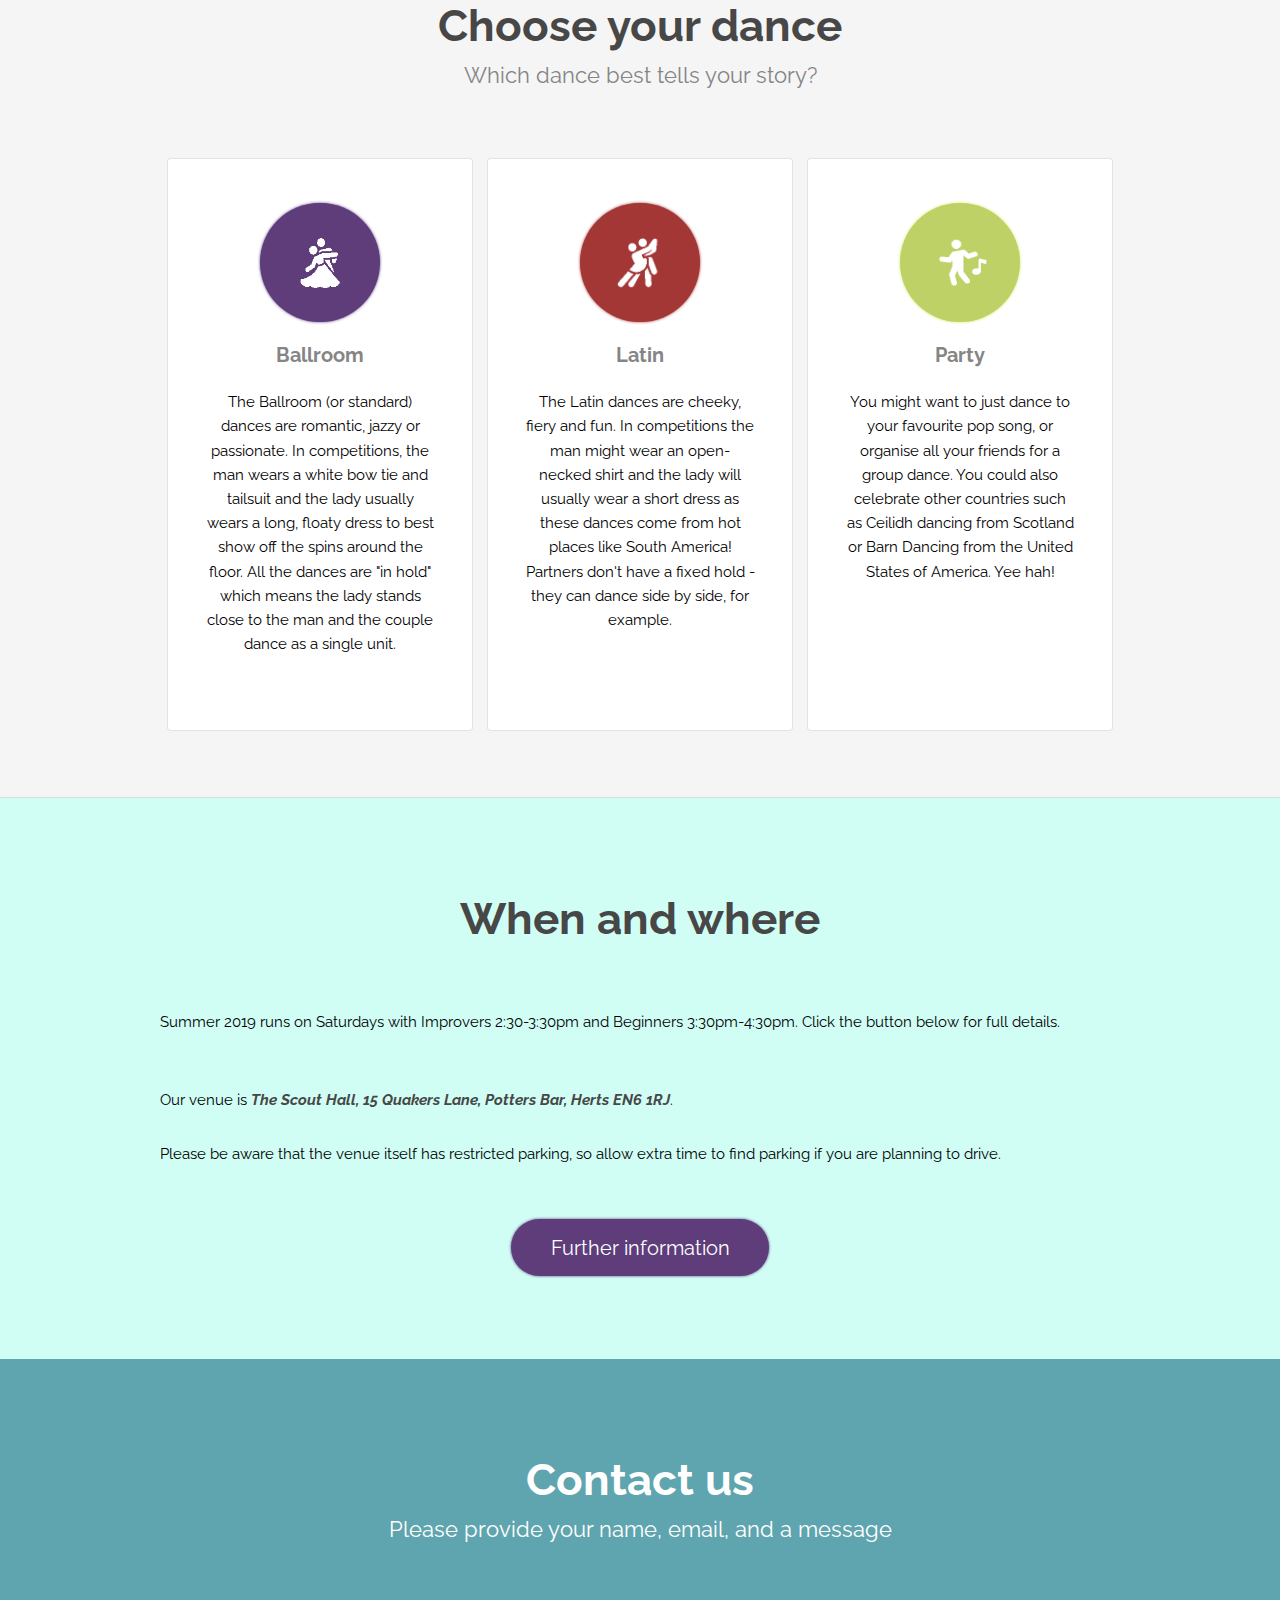
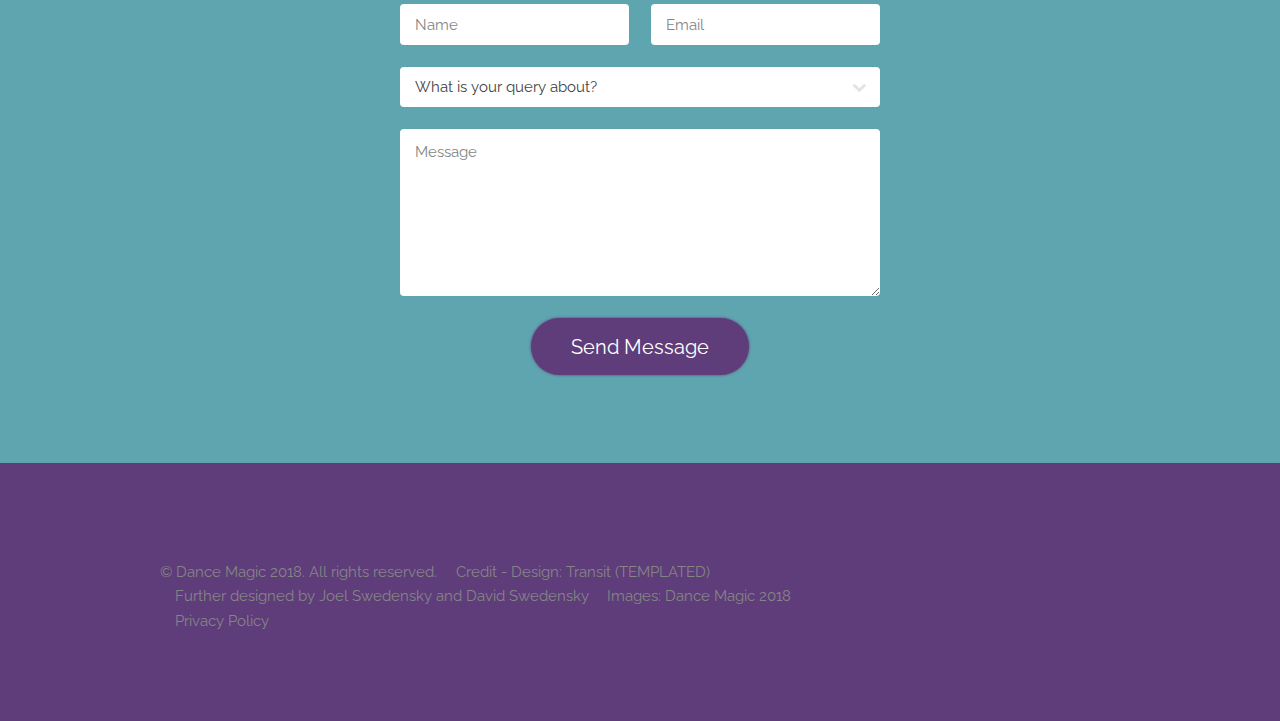
==== commit 3049d01b: "Updated Summer 2019" ====
--- a/index.html
+++ b/index.html
@@ -125,7 +125,7 @@
 							m.addEventListener('mouseenter', function () {
 								step = 0;
 							}, true);
-							m.addEventListener('mouseleave', function () {
+								m.addEventListener('mouseleave', function () {
 								step = 3;
 							}, true);
 							m.addEventListener('click', function () {
@@ -143,8 +143,7 @@
 						<h2>News</h2>
 					</header>
 					<div class="container" style="font-size:1.5em;width:100%">
-						<p>Welcome back to Dance Magic! We wish everyone a happy 2019.</p>
-						<p>Classes start again on <b class="fontRed">Saturday 12 January 2019</b>. You don't need to have attended in Autumn term to join in the Spring classes but it would be useful if you can <a href="mailto:info@dance-magic.co.uk">let us know</a> to expect you!</p>
+						<p>Summer Term classes run from <b class="fontRed">Saturday 27 April 2019</b> until <b class="fontRed">Saturday 6 July 2019</b>. You don't need to have attended previously to join in this term but it would be useful if you can <a href="mailto:info@dance-magic.co.uk" class="fontRed">let us know</a> to expect you!</p>
 						<p>The Improvers class for older children (approximately 8+) runs from 2:30pm to 3:30pm and carries on from last term's classes. Beginners class 3:30pm-4:30pm is suitable for everyone.</p>
 					</div>
 				</div>
@@ -221,7 +220,7 @@
 						<h2>When and where</h2>
 					</header>
 					<div class="">
-						<p>Spring 2019 runs on Saturdays with Improvers 2:30-3:30pm and Beginners 3:30pm-4:30pm. Click the button below for full details.</p>
+						<p>Summer 2019 runs on Saturdays with Improvers 2:30-3:30pm and Beginners 3:30pm-4:30pm. Click the button below for full details.</p>
 						<br/>
 						<p>Our venue is <i><strong>The Scout Hall, 15 Quakers Lane, Potters Bar, Herts EN6 1RJ</strong></i>.</p>
 						<p>Please be aware that the venue itself has restricted parking, so allow extra time to find parking if you are planning to drive.</p>
